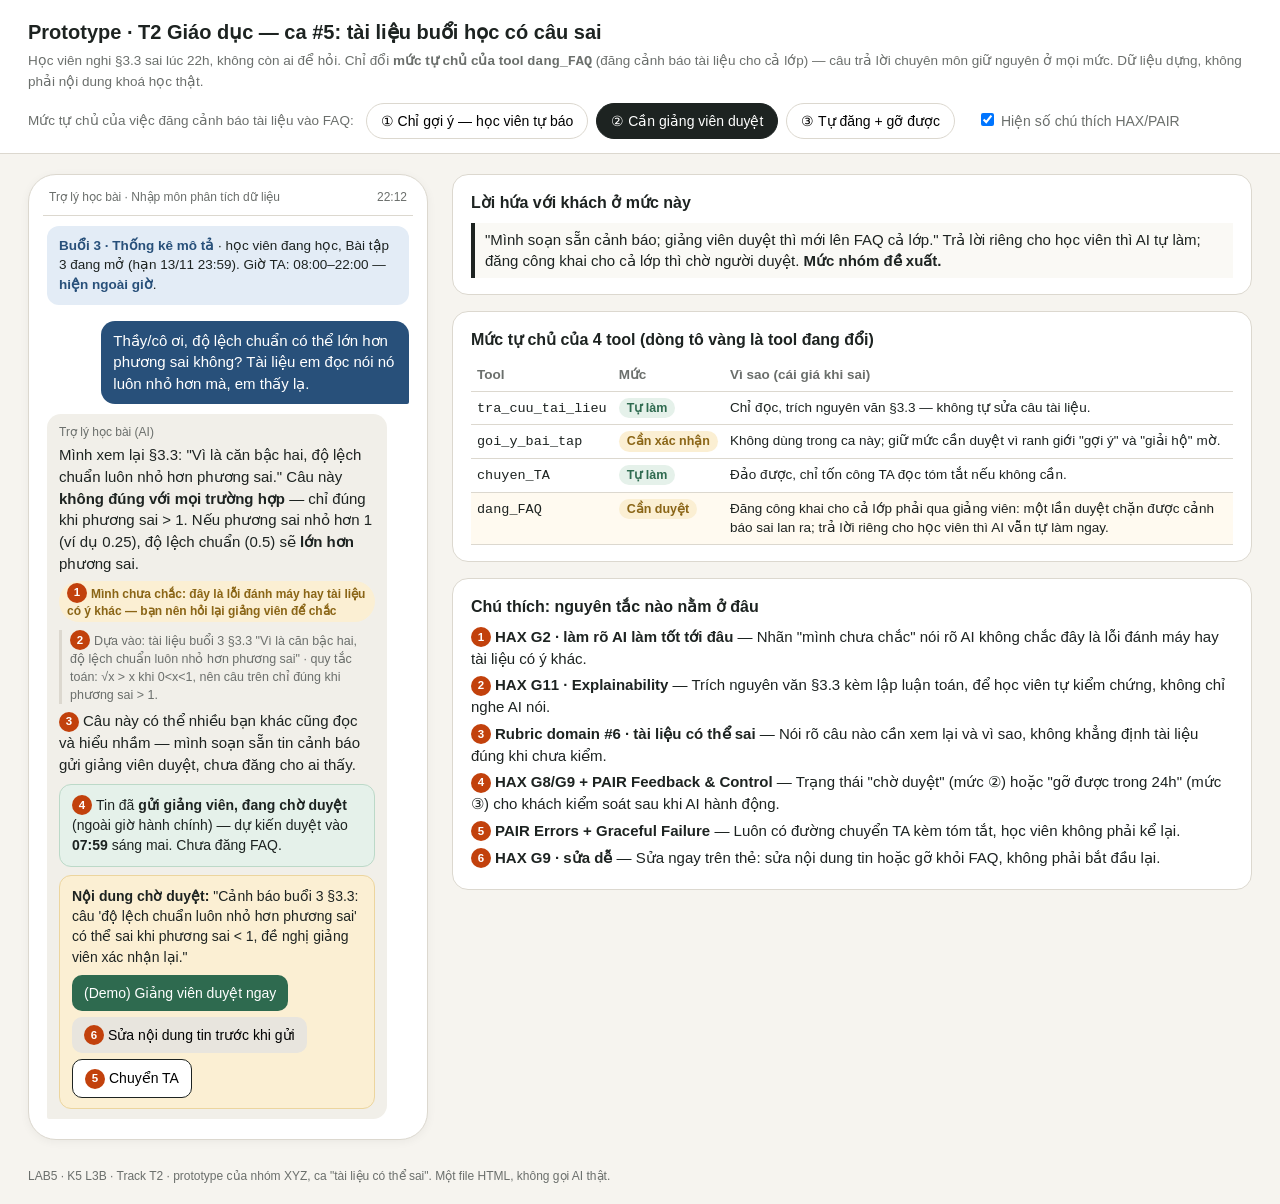
==== prototype/index.html @ 7172713c "Thêm prototype cho ca #5: tài liệu buổi 3 có câu sai (§3.3) Co-Authored-By: Claude Sonnet 5 <noreply" ====
<!doctype html>
<html lang="vi"><head><meta charset="utf-8"><meta name="viewport" content="width=device-width,initial-scale=1">
<title>Prototype T2 · Ca #5 · tài liệu có thể sai</title>
<style>
:root{--ink:#1d2321;--mut:#6b6f6c;--line:#dcd8cf;--bg:#f6f4ef;--card:#fff;--g:#2e6a4f;--gb:#e5f1ea;--a:#8a6516;--ab:#fbefd3;--r:#a33b2b;--rb:#f8e3df;--b:#28507a;--bb:#e3ecf6}
*{box-sizing:border-box}body{margin:0;font-family:"Be Vietnam Pro","Noto Sans","Segoe UI",Arial,sans-serif;color:var(--ink);background:var(--bg);font-size:15px;line-height:1.45}
header{padding:18px 28px 10px;border-bottom:1px solid var(--line);background:#fff}
h1{font-size:20px;margin:0 0 4px}.sub{color:var(--mut);font-size:13.5px}
.toggle{display:flex;gap:8px;margin:12px 0 4px;flex-wrap:wrap;align-items:center}
.toggle span{font-size:13.5px;color:var(--mut);margin-right:4px}
.toggle button{border:1.5px solid var(--line);background:#fff;border-radius:999px;padding:7px 14px;font:inherit;font-size:14px;cursor:pointer}
.toggle button.on{border-color:var(--ink);background:var(--ink);color:#fff}
main{display:grid;grid-template-columns:400px 1fr;gap:24px;padding:20px 28px 28px;max-width:1280px}
.phone{background:#fff;border:1px solid var(--line);border-radius:28px;padding:14px;box-shadow:0 2px 10px rgba(0,0,0,.05)}
.bar{display:flex;justify-content:space-between;font-size:12px;color:var(--mut);padding:0 6px 8px;border-bottom:1px solid var(--line)}
.ctx{margin:10px 4px;padding:10px 12px;border-radius:12px;background:var(--bb);font-size:13.5px}
.ctx b{color:var(--b)}
.chat{display:flex;flex-direction:column;gap:10px;padding:6px 4px;min-height:420px}
.me{align-self:flex-end;background:var(--b);color:#fff;padding:9px 12px;border-radius:14px 14px 2px 14px;max-width:85%}
.ai{align-self:flex-start;background:#f1efe9;padding:10px 12px;border-radius:14px 14px 14px 2px;max-width:94%}
.ai .who{font-size:12px;color:var(--mut);margin-bottom:3px}
.conf{display:inline-block;font-size:12px;padding:2px 8px;border-radius:999px;margin:6px 0 2px;background:var(--ab);color:var(--a);font-weight:600}
.ev{font-size:12.5px;color:var(--mut);border-left:3px solid var(--line);padding-left:8px;margin-top:6px}
.box{border-radius:12px;padding:10px 12px;margin-top:8px;font-size:14px}
.box.hold{background:var(--gb);border:1px solid #bcd9c8}.box.warn{background:var(--ab);border:1px solid #ecd59e}.box.done{background:var(--bb);border:1px solid #bcd0e6}.box.red{background:var(--rb);border:1px solid #e9bdb4}
.btns{display:flex;gap:6px;flex-wrap:wrap;margin-top:8px}
.btn{border:0;border-radius:10px;padding:8px 12px;font:inherit;font-size:14px;cursor:pointer;background:#e8e5de}
.btn.pri{background:var(--g);color:#fff}.btn.out{background:#fff;border:1.5px solid var(--ink)}.btn.danger{background:var(--r);color:#fff}
.timer{font-variant-numeric:tabular-nums;font-weight:700}
.n{display:inline-flex;align-items:center;justify-content:center;width:20px;height:20px;border-radius:50%;background:#c2410c;color:#fff;font-size:11.5px;font-weight:700;margin-right:4px;vertical-align:1px;flex:none}
.hide-n .n{display:none}
aside{display:flex;flex-direction:column;gap:16px}
.panel{background:#fff;border:1px solid var(--line);border-radius:16px;padding:16px 18px}
.panel h2{font-size:16px;margin:0 0 8px}
table{border-collapse:collapse;width:100%;font-size:13.5px}td,th{border-bottom:1px solid var(--line);padding:6px 6px;text-align:left;vertical-align:top}th{color:var(--mut);font-weight:600}
.pill{display:inline-block;padding:1px 8px;border-radius:999px;font-size:12.5px;font-weight:600;white-space:nowrap}
.p-auto{background:var(--gb);color:var(--g)}.p-ask{background:var(--ab);color:var(--a)}.p-no{background:var(--rb);color:var(--r)}.p-sug{background:#eceae4;color:#555}
.changed td{background:#fffaf0}
.ann li{margin-bottom:5px}.ann{padding-left:0;list-style:none;margin:0}
.promise{font-size:15px;border-left:4px solid var(--ink);padding:6px 10px;background:#faf9f5}
label{font-size:14px}
.foot{font-size:12px;color:var(--mut);padding:0 28px 20px}
</style></head>
<body>
<header>
 <h1>Prototype · T2 Giáo dục — ca #5: tài liệu buổi học có câu sai</h1>
 <div class="sub">Học viên nghi §3.3 sai lúc 22h, không còn ai để hỏi. Chỉ đổi <b>mức tự chủ của tool <code>dang_FAQ</code></b> (đăng cảnh báo tài liệu cho cả lớp) — câu trả lời chuyên môn giữ nguyên ở mọi mức. Dữ liệu dựng, không phải nội dung khoá học thật.</div>
 <div class="toggle"><span>Mức tự chủ của việc đăng cảnh báo tài liệu vào FAQ:</span>
  <button data-l="1">① Chỉ gợi ý — học viên tự báo</button>
  <button data-l="2" class="on">② Cần giảng viên duyệt</button>
  <button data-l="3">③ Tự đăng + gỡ được</button>
  <span style="margin-left:14px"><label><input type="checkbox" id="ann" checked> Hiện số chú thích HAX/PAIR</label></span>
 </div>
</header>
<main>
 <section class="phone" id="phone">
  <div class="bar"><span>Trợ lý học bài · Nhập môn phân tích dữ liệu</span><span>22:12</span></div>
  <div class="ctx"><b>Buổi 3 · Thống kê mô tả</b> · học viên đang học, Bài tập 3 đang mở (hạn 13/11 23:59). Giờ TA: 08:00–22:00 — <b>hiện ngoài giờ</b>.</div>
  <div class="chat" id="chat"></div>
 </section>
 <aside>
  <div class="panel"><h2>Lời hứa với khách ở mức này</h2><div class="promise" id="promise"></div></div>
  <div class="panel"><h2>Mức tự chủ của 4 tool (dòng tô vàng là tool đang đổi)</h2>
   <table><tr><th>Tool</th><th>Mức</th><th>Vì sao (cái giá khi sai)</th></tr><tbody id="tools"></tbody></table></div>
  <div class="panel"><h2>Chú thích: nguyên tắc nào nằm ở đâu</h2><ul class="ann" id="ann-list"></ul></div>
 </aside>
</main>
<div class="foot">LAB5 · K5 L3B · Track T2 · prototype của nhóm XYZ, ca "tài liệu có thể sai". Một file HTML, không gọi AI thật.</div>
<script>
const $=s=>document.querySelector(s);let L=2,state='start',t=null,sec=0;
const evid='<div class="ev"><span class="n">2</span>Dựa vào: tài liệu buổi 3 §3.3 "Vì là căn bậc hai, độ lệch chuẩn luôn nhỏ hơn phương sai" · quy tắc toán: √x &gt; x khi 0&lt;x&lt;1, nên câu trên chỉ đúng khi phương sai &gt; 1.</div>';
const conf='<span class="conf"><span class="n">1</span>Mình chưa chắc: đây là lỗi đánh máy hay tài liệu có ý khác — bạn nên hỏi lại giảng viên để chắc</span>';
const ansCore=`Mình xem lại §3.3: "Vì là căn bậc hai, độ lệch chuẩn luôn nhỏ hơn phương sai." Câu này <b>không đúng với mọi trường hợp</b> — chỉ đúng khi phương sai &gt; 1. Nếu phương sai nhỏ hơn 1 (ví dụ 0.25), độ lệch chuẩn (0.5) sẽ <b>lớn hơn</b> phương sai.${conf}${evid}`;
function me(x){return `<div class="me">${x}</div>`}
function ai(x){return `<div class="ai"><div class="who">Trợ lý học bài (AI)</div>${x}</div>`}
const esc=`<button class="btn out" onclick="go('staff')"><span class="n">5</span>Chuyển TA</button>`;
function render(){
 let h=me('Thầy/cô ơi, độ lệch chuẩn có thể lớn hơn phương sai không? Tài liệu em đọc nói nó luôn nhỏ hơn mà, em thấy lạ.');
 if(state=='staff'){h+=ai('Mình đã chuyển câu hỏi này cho TA, kèm tóm tắt: "học viên hỏi §3.3 có thể sai". Giờ TA: 08:00–22:00, hiện ngoài giờ — dự kiến TA trả lời <b>sáng mai</b>. Bạn không phải kể lại.');}
 else if(L==1){
  h+=ai(`${ansCore}<div style="margin-top:6px"><span class="n">3</span>Câu này có thể nhiều bạn khác cũng đọc và hiểu nhầm.</div>
  <div class="box warn">Mình <b>chỉ gợi ý</b>, chưa báo ai khác. Nếu muốn, bạn tự bấm báo lỗi cho giảng viên:</div>
  <div class="btns"><button class="btn pri">Báo lỗi tài liệu cho giảng viên (bạn tự gửi)</button>${esc}</div>
  <div class="box red" style="font-size:13px"><b>Rủi ro của mức này:</b> nếu học viên không bấm, các bạn khác đọc §3.3 vẫn tin câu sai — lỗi âm thầm không ai biết.</div>`);
 } else if(L==2){
  if(state=='done'){h+=ai(`<div class="box done">Giảng viên đã duyệt. Cảnh báo về §3.3 đã lên FAQ cả lớp lúc 08:05 sáng nay.</div>`);}
  else{
  h+=ai(`${ansCore}<div style="margin-top:6px"><span class="n">3</span>Câu này có thể nhiều bạn khác cũng đọc và hiểu nhầm — mình soạn sẵn tin cảnh báo gửi giảng viên duyệt, chưa đăng cho ai thấy.</div>
  <div class="box hold"><span class="n">4</span>Tin đã <b>gửi giảng viên, đang chờ duyệt</b> (ngoài giờ hành chính) — dự kiến duyệt vào <span class="timer" id="tm">08:00</span> sáng mai. Chưa đăng FAQ.</div>
  <div class="box warn"><b>Nội dung chờ duyệt:</b> "Cảnh báo buổi 3 §3.3: câu 'độ lệch chuẩn luôn nhỏ hơn phương sai' có thể sai khi phương sai &lt; 1, đề nghị giảng viên xác nhận lại."
  <div class="btns"><button class="btn pri" onclick="go('done')">(Demo) Giảng viên duyệt ngay</button><button class="btn" onclick="go('edit')"><span class="n">6</span>Sửa nội dung tin trước khi gửi</button>${esc}</div></div>`);}
 } else {
  if(state=='undone'){h+=ai('Đã gỡ khỏi FAQ: tin cảnh báo quay về trạng thái soạn, chưa đăng. Bạn muốn sửa lại nội dung hay chuyển TA?'+`<div class="btns">${esc}</div>`);}
  else{
  h+=ai(`${ansCore}<div style="margin-top:6px"><span class="n">3</span>Mình đã <b>tự đăng cảnh báo lên FAQ cả lớp</b> ngay lúc 22:12, không chờ giảng viên.</div>
  <div class="box done"><span class="n">4</span>Đã đăng. <b>Giảng viên gỡ được trong <span class="timer" id="tm">24:00</span></b> — sau đó khó thu hồi vì nhiều bạn đã đọc.
  <div class="btns"><button class="btn out" onclick="go('undone')">Gỡ khỏi FAQ</button><button class="btn" onclick="go('undone')"><span class="n">6</span>Nội dung đăng chưa chuẩn</button>${esc}</div></div>
  <div class="box red" style="font-size:13px"><b>Rủi ro của mức này:</b> nếu AI hiểu nhầm ý tài liệu (ví dụ §3.3 đúng trong ngữ cảnh riêng của bài giảng), cả lớp đã thấy một cảnh báo có thể sai trước khi giảng viên kịp xem — gỡ sau không cứu được người đã đọc.</div>`);}
 }
 $('#chat').innerHTML=h;
 const P={1:'"Mình cho bạn biết tài liệu có thể sai; bạn tự báo giảng viên." AI không đăng gì cho ai khác thấy. An toàn nhất, nhưng các bạn khác vẫn đang đọc câu sai trong lúc chờ.',
 2:'"Mình soạn sẵn cảnh báo; giảng viên duyệt thì mới lên FAQ cả lớp." Trả lời riêng cho học viên thì AI tự làm; đăng công khai cho cả lớp thì chờ người duyệt. <b>Mức nhóm đề xuất.</b>',
 3:'"Mình đăng cảnh báo lên FAQ ngay; giảng viên gỡ được nếu sai." Nhanh nhất cho cả lớp, nhưng AI tự khẳng định tài liệu sai thay giảng viên — chỉ đúng nếu AI đọc tài liệu không nhầm ý.'};
 $('#promise').innerHTML=P[L];
 const lv={1:['Gợi ý','p-sug','AI không đăng công khai; chỉ gợi ý học viên tự báo. Chậm nhưng không có rủi ro đăng nhầm.'],2:['Cần duyệt','p-ask','Đăng công khai cho cả lớp phải qua giảng viên: một lần duyệt chặn được cảnh báo sai lan ra; trả lời riêng cho học viên thì AI vẫn tự làm ngay.'],3:['Tự làm + gỡ được','p-auto','Chỉ hợp khi AI chắc chắn đọc đúng ý tài liệu; ở ca này tài liệu mơ hồ (lỗi đánh máy hay có ý khác?), nên là mức quá tay.']}[L];
 const T=[['tra_cuu_tai_lieu','Tự làm','p-auto','Chỉ đọc, trích nguyên văn §3.3 — không tự sửa câu tài liệu.'],['goi_y_bai_tap','Cần xác nhận','p-ask','Không dùng trong ca này; giữ mức cần duyệt vì ranh giới "gợi ý" và "giải hộ" mờ.'],['chuyen_TA','Tự làm','p-auto','Đảo được, chỉ tốn công TA đọc tóm tắt nếu không cần.'],['dang_FAQ',lv[0],lv[1],lv[2],1]];
 $('#tools').innerHTML=T.map(r=>`<tr class="${r[4]?'changed':''}"><td><code>${r[0]}</code></td><td><span class="pill ${r[2]}">${r[1]}</span></td><td>${r[3]}</td></tr>`).join('');
 const A=[['1','HAX G2 · làm rõ AI làm tốt tới đâu','Nhãn "mình chưa chắc" nói rõ AI không chắc đây là lỗi đánh máy hay tài liệu có ý khác.'],['2','HAX G11 · Explainability','Trích nguyên văn §3.3 kèm lập luận toán, để học viên tự kiểm chứng, không chỉ nghe AI nói.'],['3','Rubric domain #6 · tài liệu có thể sai','Nói rõ câu nào cần xem lại và vì sao, không khẳng định tài liệu đúng khi chưa kiểm.'],['4','HAX G8/G9 + PAIR Feedback & Control','Trạng thái "chờ duyệt" (mức ②) hoặc "gỡ được trong 24h" (mức ③) cho khách kiểm soát sau khi AI hành động.'],['5','PAIR Errors + Graceful Failure','Luôn có đường chuyển TA kèm tóm tắt, học viên không phải kể lại.'],['6','HAX G9 · sửa dễ','Sửa ngay trên thẻ: sửa nội dung tin hoặc gỡ khỏi FAQ, không phải bắt đầu lại.']];
 $('#ann-list').innerHTML=A.filter(a=>({1:['1','2','3','5'],2:['1','2','3','4','5','6'],3:['2','3','4','5','6']})[L].includes(a[0])).map(a=>`<li><span class="n">${a[0]}</span><b>${a[1]}</b> — ${a[2]}</li>`).join('')+(L==1?'<li style="color:#6b6f6c">Ở mức ① không có ④: AI không đăng gì, nên không có gì để chờ duyệt hay gỡ.</li>':L==3?'<li style="color:#6b6f6c">Ở mức ③ mất ①: AI không còn chỗ dừng lại hỏi trước khi đăng công khai — đó chính là chỗ mức này quá tay.</li>':'');
 clearInterval(t);const tm=$('#tm');if(tm){sec=L==2?28800:86400;t=setInterval(()=>{sec--;const hh=String(Math.floor(sec/3600)).padStart(2,'0'),mm=String(Math.floor(sec%3600/60)).padStart(2,'0');tm.textContent=hh+':'+mm;if(sec<=0)clearInterval(t)},1000)}
}
function go(s){state=s;render()}
document.querySelectorAll('.toggle button').forEach(b=>b.onclick=()=>{document.querySelectorAll('.toggle button').forEach(x=>x.classList.remove('on'));b.classList.add('on');L=+b.dataset.l;state='start';render()});
$('#ann').onchange=e=>document.body.classList.toggle('hide-n',!e.target.checked);
render();
</script></body></html>
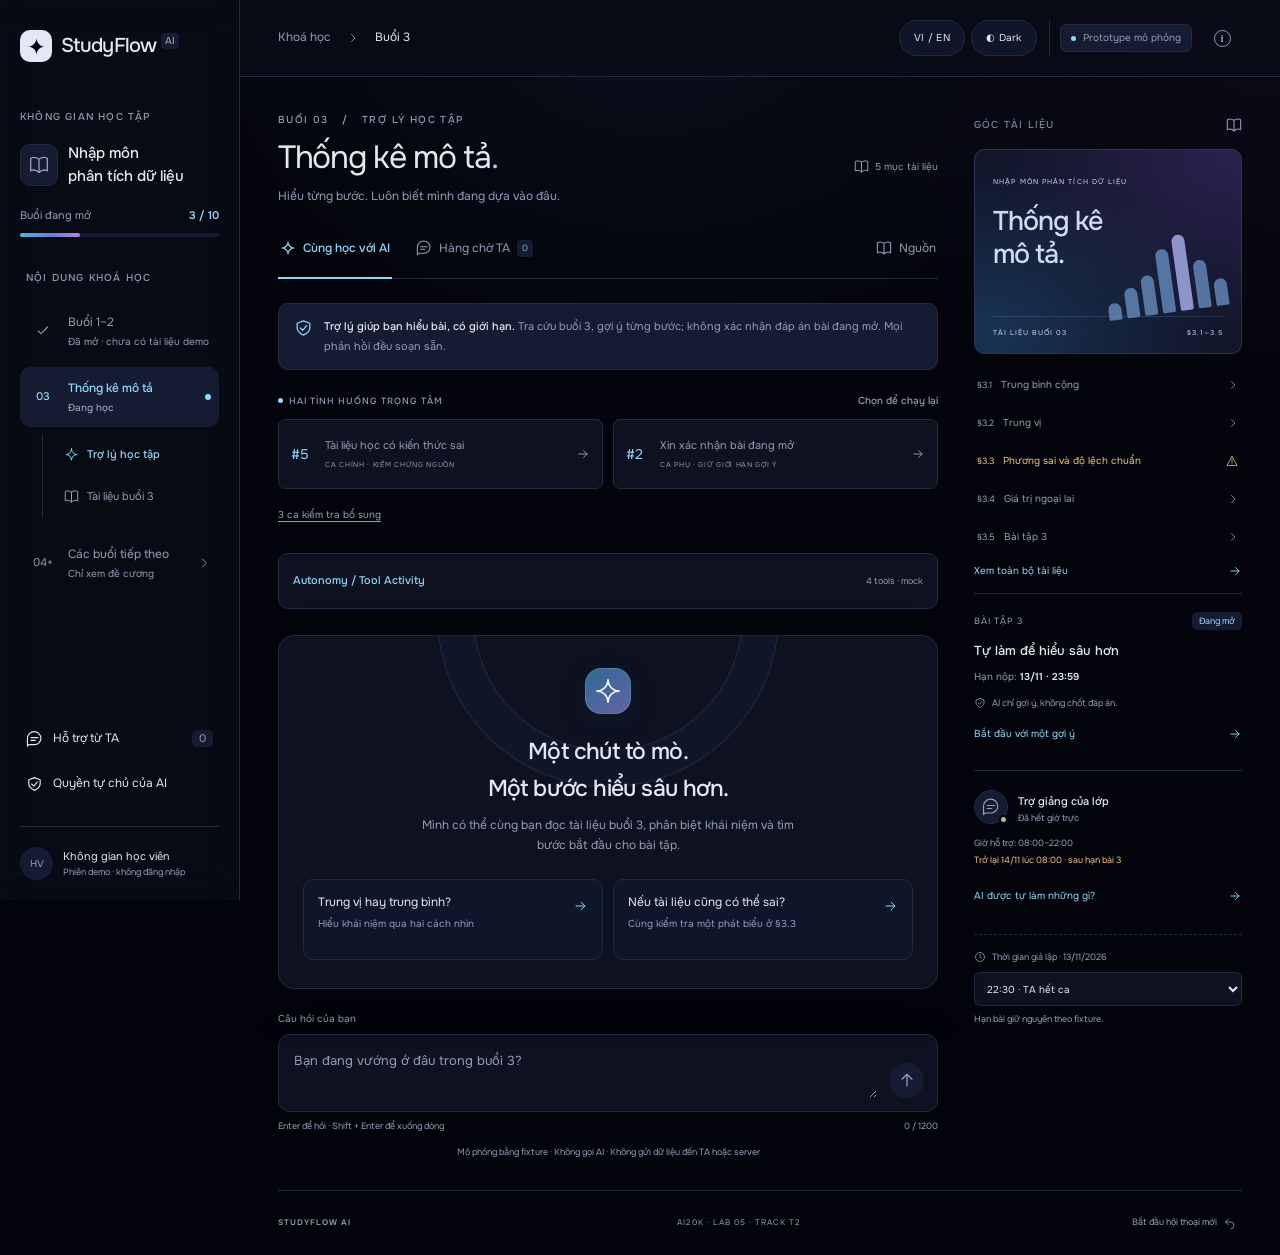
==== commit fb44fbc9: "feat: add StudyFlow T2 review snapshot and autonomy guard" ====
--- a/prototype/index.html
+++ b/prototype/index.html
@@ -1,116 +1,82 @@
 <!doctype html>
-<html lang="vi"><head><meta charset="utf-8"><meta name="viewport" content="width=device-width,initial-scale=1">
-<title>Prototype T2 · Ca #5 · tài liệu có thể sai</title>
-<style>
-:root{--ink:#1d2321;--mut:#6b6f6c;--line:#dcd8cf;--bg:#f6f4ef;--card:#fff;--g:#2e6a4f;--gb:#e5f1ea;--a:#8a6516;--ab:#fbefd3;--r:#a33b2b;--rb:#f8e3df;--b:#28507a;--bb:#e3ecf6}
-*{box-sizing:border-box}body{margin:0;font-family:"Be Vietnam Pro","Noto Sans","Segoe UI",Arial,sans-serif;color:var(--ink);background:var(--bg);font-size:15px;line-height:1.45}
-header{padding:18px 28px 10px;border-bottom:1px solid var(--line);background:#fff}
-h1{font-size:20px;margin:0 0 4px}.sub{color:var(--mut);font-size:13.5px}
-.toggle{display:flex;gap:8px;margin:12px 0 4px;flex-wrap:wrap;align-items:center}
-.toggle span{font-size:13.5px;color:var(--mut);margin-right:4px}
-.toggle button{border:1.5px solid var(--line);background:#fff;border-radius:999px;padding:7px 14px;font:inherit;font-size:14px;cursor:pointer}
-.toggle button.on{border-color:var(--ink);background:var(--ink);color:#fff}
-main{display:grid;grid-template-columns:400px 1fr;gap:24px;padding:20px 28px 28px;max-width:1280px}
-.phone{background:#fff;border:1px solid var(--line);border-radius:28px;padding:14px;box-shadow:0 2px 10px rgba(0,0,0,.05)}
-.bar{display:flex;justify-content:space-between;font-size:12px;color:var(--mut);padding:0 6px 8px;border-bottom:1px solid var(--line)}
-.ctx{margin:10px 4px;padding:10px 12px;border-radius:12px;background:var(--bb);font-size:13.5px}
-.ctx b{color:var(--b)}
-.chat{display:flex;flex-direction:column;gap:10px;padding:6px 4px;min-height:420px}
-.me{align-self:flex-end;background:var(--b);color:#fff;padding:9px 12px;border-radius:14px 14px 2px 14px;max-width:85%}
-.ai{align-self:flex-start;background:#f1efe9;padding:10px 12px;border-radius:14px 14px 14px 2px;max-width:94%}
-.ai .who{font-size:12px;color:var(--mut);margin-bottom:3px}
-.conf{display:inline-block;font-size:12px;padding:2px 8px;border-radius:999px;margin:6px 0 2px;background:var(--ab);color:var(--a);font-weight:600}
-.ev{font-size:12.5px;color:var(--mut);border-left:3px solid var(--line);padding-left:8px;margin-top:6px}
-.box{border-radius:12px;padding:10px 12px;margin-top:8px;font-size:14px}
-.box.hold{background:var(--gb);border:1px solid #bcd9c8}.box.warn{background:var(--ab);border:1px solid #ecd59e}.box.done{background:var(--bb);border:1px solid #bcd0e6}.box.red{background:var(--rb);border:1px solid #e9bdb4}
-.btns{display:flex;gap:6px;flex-wrap:wrap;margin-top:8px}
-.btn{border:0;border-radius:10px;padding:8px 12px;font:inherit;font-size:14px;cursor:pointer;background:#e8e5de}
-.btn.pri{background:var(--g);color:#fff}.btn.out{background:#fff;border:1.5px solid var(--ink)}.btn.danger{background:var(--r);color:#fff}
-.timer{font-variant-numeric:tabular-nums;font-weight:700}
-.n{display:inline-flex;align-items:center;justify-content:center;width:20px;height:20px;border-radius:50%;background:#c2410c;color:#fff;font-size:11.5px;font-weight:700;margin-right:4px;vertical-align:1px;flex:none}
-.hide-n .n{display:none}
-aside{display:flex;flex-direction:column;gap:16px}
-.panel{background:#fff;border:1px solid var(--line);border-radius:16px;padding:16px 18px}
-.panel h2{font-size:16px;margin:0 0 8px}
-table{border-collapse:collapse;width:100%;font-size:13.5px}td,th{border-bottom:1px solid var(--line);padding:6px 6px;text-align:left;vertical-align:top}th{color:var(--mut);font-weight:600}
-.pill{display:inline-block;padding:1px 8px;border-radius:999px;font-size:12.5px;font-weight:600;white-space:nowrap}
-.p-auto{background:var(--gb);color:var(--g)}.p-ask{background:var(--ab);color:var(--a)}.p-no{background:var(--rb);color:var(--r)}.p-sug{background:#eceae4;color:#555}
-.changed td{background:#fffaf0}
-.ann li{margin-bottom:5px}.ann{padding-left:0;list-style:none;margin:0}
-.promise{font-size:15px;border-left:4px solid var(--ink);padding:6px 10px;background:#faf9f5}
-label{font-size:14px}
-.foot{font-size:12px;color:var(--mut);padding:0 28px 20px}
-</style></head>
+<html lang="vi" data-type="software" data-theme="dark">
+<head>
+  <meta charset="utf-8"><meta name="viewport" content="width=device-width, initial-scale=1">
+  <meta name="description" content="StudyFlow AI — prototype trợ lý học tập có nguồn, gợi ý có giới hạn và quyền kiểm soát cho học viên.">
+  <meta name="theme-color" content="#f5f7f5"><meta name="page-type" content="software"><meta name="site-kind" content="software">
+  <title>Buổi 3 · StudyFlow AI</title>
+  <script>try{document.documentElement.dataset.theme=localStorage.getItem('studyflow-theme')==='light'?'light':'dark';document.documentElement.lang=localStorage.getItem('studyflow-language')==='en'?'en':'vi';}catch{}</script>
+  <link rel="icon" href="assets/mark.svg" type="image/svg+xml"><link rel="stylesheet" href="styles.css"><link rel="stylesheet" href="themes.css">
+  <script src="engine.js" defer></script><script src="locale.js" defer></script><script src="autonomy.js" defer></script><script src="autonomy-ui.js" defer></script><script src="app.js" defer></script>
+</head>
 <body>
-<header>
- <h1>Prototype · T2 Giáo dục — ca #5: tài liệu buổi học có câu sai</h1>
- <div class="sub">Học viên nghi §3.3 sai lúc 22h, không còn ai để hỏi. Chỉ đổi <b>mức tự chủ của tool <code>dang_FAQ</code></b> (đăng cảnh báo tài liệu cho cả lớp) — câu trả lời chuyên môn giữ nguyên ở mọi mức. Dữ liệu dựng, không phải nội dung khoá học thật.</div>
- <div class="toggle"><span>Mức tự chủ của việc đăng cảnh báo tài liệu vào FAQ:</span>
-  <button data-l="1">① Chỉ gợi ý — học viên tự báo</button>
-  <button data-l="2" class="on">② Cần giảng viên duyệt</button>
-  <button data-l="3">③ Tự đăng + gỡ được</button>
-  <span style="margin-left:14px"><label><input type="checkbox" id="ann" checked> Hiện số chú thích HAX/PAIR</label></span>
- </div>
-</header>
-<main>
- <section class="phone" id="phone">
-  <div class="bar"><span>Trợ lý học bài · Nhập môn phân tích dữ liệu</span><span>22:12</span></div>
-  <div class="ctx"><b>Buổi 3 · Thống kê mô tả</b> · học viên đang học, Bài tập 3 đang mở (hạn 13/11 23:59). Giờ TA: 08:00–22:00 — <b>hiện ngoài giờ</b>.</div>
-  <div class="chat" id="chat"></div>
- </section>
- <aside>
-  <div class="panel"><h2>Lời hứa với khách ở mức này</h2><div class="promise" id="promise"></div></div>
-  <div class="panel"><h2>Mức tự chủ của 4 tool (dòng tô vàng là tool đang đổi)</h2>
-   <table><tr><th>Tool</th><th>Mức</th><th>Vì sao (cái giá khi sai)</th></tr><tbody id="tools"></tbody></table></div>
-  <div class="panel"><h2>Chú thích: nguyên tắc nào nằm ở đâu</h2><ul class="ann" id="ann-list"></ul></div>
- </aside>
-</main>
-<div class="foot">LAB5 · K5 L3B · Track T2 · prototype của nhóm XYZ, ca "tài liệu có thể sai". Một file HTML, không gọi AI thật.</div>
-<script>
-const $=s=>document.querySelector(s);let L=2,state='start',t=null,sec=0;
-const evid='<div class="ev"><span class="n">2</span>Dựa vào: tài liệu buổi 3 §3.3 "Vì là căn bậc hai, độ lệch chuẩn luôn nhỏ hơn phương sai" · quy tắc toán: √x &gt; x khi 0&lt;x&lt;1, nên câu trên chỉ đúng khi phương sai &gt; 1.</div>';
-const conf='<span class="conf"><span class="n">1</span>Mình chưa chắc: đây là lỗi đánh máy hay tài liệu có ý khác — bạn nên hỏi lại giảng viên để chắc</span>';
-const ansCore=`Mình xem lại §3.3: "Vì là căn bậc hai, độ lệch chuẩn luôn nhỏ hơn phương sai." Câu này <b>không đúng với mọi trường hợp</b> — chỉ đúng khi phương sai &gt; 1. Nếu phương sai nhỏ hơn 1 (ví dụ 0.25), độ lệch chuẩn (0.5) sẽ <b>lớn hơn</b> phương sai.${conf}${evid}`;
-function me(x){return `<div class="me">${x}</div>`}
-function ai(x){return `<div class="ai"><div class="who">Trợ lý học bài (AI)</div>${x}</div>`}
-const esc=`<button class="btn out" onclick="go('staff')"><span class="n">5</span>Chuyển TA</button>`;
-function render(){
- let h=me('Thầy/cô ơi, độ lệch chuẩn có thể lớn hơn phương sai không? Tài liệu em đọc nói nó luôn nhỏ hơn mà, em thấy lạ.');
- if(state=='staff'){h+=ai('Mình đã chuyển câu hỏi này cho TA, kèm tóm tắt: "học viên hỏi §3.3 có thể sai". Giờ TA: 08:00–22:00, hiện ngoài giờ — dự kiến TA trả lời <b>sáng mai</b>. Bạn không phải kể lại.');}
- else if(L==1){
-  h+=ai(`${ansCore}<div style="margin-top:6px"><span class="n">3</span>Câu này có thể nhiều bạn khác cũng đọc và hiểu nhầm.</div>
-  <div class="box warn">Mình <b>chỉ gợi ý</b>, chưa báo ai khác. Nếu muốn, bạn tự bấm báo lỗi cho giảng viên:</div>
-  <div class="btns"><button class="btn pri">Báo lỗi tài liệu cho giảng viên (bạn tự gửi)</button>${esc}</div>
-  <div class="box red" style="font-size:13px"><b>Rủi ro của mức này:</b> nếu học viên không bấm, các bạn khác đọc §3.3 vẫn tin câu sai — lỗi âm thầm không ai biết.</div>`);
- } else if(L==2){
-  if(state=='done'){h+=ai(`<div class="box done">Giảng viên đã duyệt. Cảnh báo về §3.3 đã lên FAQ cả lớp lúc 08:05 sáng nay.</div>`);}
-  else{
-  h+=ai(`${ansCore}<div style="margin-top:6px"><span class="n">3</span>Câu này có thể nhiều bạn khác cũng đọc và hiểu nhầm — mình soạn sẵn tin cảnh báo gửi giảng viên duyệt, chưa đăng cho ai thấy.</div>
-  <div class="box hold"><span class="n">4</span>Tin đã <b>gửi giảng viên, đang chờ duyệt</b> (ngoài giờ hành chính) — dự kiến duyệt vào <span class="timer" id="tm">08:00</span> sáng mai. Chưa đăng FAQ.</div>
-  <div class="box warn"><b>Nội dung chờ duyệt:</b> "Cảnh báo buổi 3 §3.3: câu 'độ lệch chuẩn luôn nhỏ hơn phương sai' có thể sai khi phương sai &lt; 1, đề nghị giảng viên xác nhận lại."
-  <div class="btns"><button class="btn pri" onclick="go('done')">(Demo) Giảng viên duyệt ngay</button><button class="btn" onclick="go('edit')"><span class="n">6</span>Sửa nội dung tin trước khi gửi</button>${esc}</div></div>`);}
- } else {
-  if(state=='undone'){h+=ai('Đã gỡ khỏi FAQ: tin cảnh báo quay về trạng thái soạn, chưa đăng. Bạn muốn sửa lại nội dung hay chuyển TA?'+`<div class="btns">${esc}</div>`);}
-  else{
-  h+=ai(`${ansCore}<div style="margin-top:6px"><span class="n">3</span>Mình đã <b>tự đăng cảnh báo lên FAQ cả lớp</b> ngay lúc 22:12, không chờ giảng viên.</div>
-  <div class="box done"><span class="n">4</span>Đã đăng. <b>Giảng viên gỡ được trong <span class="timer" id="tm">24:00</span></b> — sau đó khó thu hồi vì nhiều bạn đã đọc.
-  <div class="btns"><button class="btn out" onclick="go('undone')">Gỡ khỏi FAQ</button><button class="btn" onclick="go('undone')"><span class="n">6</span>Nội dung đăng chưa chuẩn</button>${esc}</div></div>
-  <div class="box red" style="font-size:13px"><b>Rủi ro của mức này:</b> nếu AI hiểu nhầm ý tài liệu (ví dụ §3.3 đúng trong ngữ cảnh riêng của bài giảng), cả lớp đã thấy một cảnh báo có thể sai trước khi giảng viên kịp xem — gỡ sau không cứu được người đã đọc.</div>`);}
- }
- $('#chat').innerHTML=h;
- const P={1:'"Mình cho bạn biết tài liệu có thể sai; bạn tự báo giảng viên." AI không đăng gì cho ai khác thấy. An toàn nhất, nhưng các bạn khác vẫn đang đọc câu sai trong lúc chờ.',
- 2:'"Mình soạn sẵn cảnh báo; giảng viên duyệt thì mới lên FAQ cả lớp." Trả lời riêng cho học viên thì AI tự làm; đăng công khai cho cả lớp thì chờ người duyệt. <b>Mức nhóm đề xuất.</b>',
- 3:'"Mình đăng cảnh báo lên FAQ ngay; giảng viên gỡ được nếu sai." Nhanh nhất cho cả lớp, nhưng AI tự khẳng định tài liệu sai thay giảng viên — chỉ đúng nếu AI đọc tài liệu không nhầm ý.'};
- $('#promise').innerHTML=P[L];
- const lv={1:['Gợi ý','p-sug','AI không đăng công khai; chỉ gợi ý học viên tự báo. Chậm nhưng không có rủi ro đăng nhầm.'],2:['Cần duyệt','p-ask','Đăng công khai cho cả lớp phải qua giảng viên: một lần duyệt chặn được cảnh báo sai lan ra; trả lời riêng cho học viên thì AI vẫn tự làm ngay.'],3:['Tự làm + gỡ được','p-auto','Chỉ hợp khi AI chắc chắn đọc đúng ý tài liệu; ở ca này tài liệu mơ hồ (lỗi đánh máy hay có ý khác?), nên là mức quá tay.']}[L];
- const T=[['tra_cuu_tai_lieu','Tự làm','p-auto','Chỉ đọc, trích nguyên văn §3.3 — không tự sửa câu tài liệu.'],['goi_y_bai_tap','Cần xác nhận','p-ask','Không dùng trong ca này; giữ mức cần duyệt vì ranh giới "gợi ý" và "giải hộ" mờ.'],['chuyen_TA','Tự làm','p-auto','Đảo được, chỉ tốn công TA đọc tóm tắt nếu không cần.'],['dang_FAQ',lv[0],lv[1],lv[2],1]];
- $('#tools').innerHTML=T.map(r=>`<tr class="${r[4]?'changed':''}"><td><code>${r[0]}</code></td><td><span class="pill ${r[2]}">${r[1]}</span></td><td>${r[3]}</td></tr>`).join('');
- const A=[['1','HAX G2 · làm rõ AI làm tốt tới đâu','Nhãn "mình chưa chắc" nói rõ AI không chắc đây là lỗi đánh máy hay tài liệu có ý khác.'],['2','HAX G11 · Explainability','Trích nguyên văn §3.3 kèm lập luận toán, để học viên tự kiểm chứng, không chỉ nghe AI nói.'],['3','Rubric domain #6 · tài liệu có thể sai','Nói rõ câu nào cần xem lại và vì sao, không khẳng định tài liệu đúng khi chưa kiểm.'],['4','HAX G8/G9 + PAIR Feedback & Control','Trạng thái "chờ duyệt" (mức ②) hoặc "gỡ được trong 24h" (mức ③) cho khách kiểm soát sau khi AI hành động.'],['5','PAIR Errors + Graceful Failure','Luôn có đường chuyển TA kèm tóm tắt, học viên không phải kể lại.'],['6','HAX G9 · sửa dễ','Sửa ngay trên thẻ: sửa nội dung tin hoặc gỡ khỏi FAQ, không phải bắt đầu lại.']];
- $('#ann-list').innerHTML=A.filter(a=>({1:['1','2','3','5'],2:['1','2','3','4','5','6'],3:['2','3','4','5','6']})[L].includes(a[0])).map(a=>`<li><span class="n">${a[0]}</span><b>${a[1]}</b> — ${a[2]}</li>`).join('')+(L==1?'<li style="color:#6b6f6c">Ở mức ① không có ④: AI không đăng gì, nên không có gì để chờ duyệt hay gỡ.</li>':L==3?'<li style="color:#6b6f6c">Ở mức ③ mất ①: AI không còn chỗ dừng lại hỏi trước khi đăng công khai — đó chính là chỗ mức này quá tay.</li>':'');
- clearInterval(t);const tm=$('#tm');if(tm){sec=L==2?28800:86400;t=setInterval(()=>{sec--;const hh=String(Math.floor(sec/3600)).padStart(2,'0'),mm=String(Math.floor(sec%3600/60)).padStart(2,'0');tm.textContent=hh+':'+mm;if(sec<=0)clearInterval(t)},1000)}
-}
-function go(s){state=s;render()}
-document.querySelectorAll('.toggle button').forEach(b=>b.onclick=()=>{document.querySelectorAll('.toggle button').forEach(x=>x.classList.remove('on'));b.classList.add('on');L=+b.dataset.l;state='start';render()});
-$('#ann').onchange=e=>document.body.classList.toggle('hide-n',!e.target.checked);
-render();
-</script></body></html>
+  <a class="skip-link" href="#main">Đến nội dung học tập</a>
+  <svg class="icon-defs" aria-hidden="true" xmlns="http://www.w3.org/2000/svg"><defs>
+    <symbol id="i-spark" viewBox="0 0 24 24"><path d="M12 3c0 5-4 9-9 9 5 0 9 4 9 9 0-5 4-9 9-9-5 0-9-4-9-9Z"/></symbol>
+    <symbol id="i-book" viewBox="0 0 24 24"><path d="M12 5v16M12 5C8 2 4 3 2 4v15c4-2 7-1 10 2 3-3 6-4 10-2V4c-2-1-6-2-10 1Z"/></symbol>
+    <symbol id="i-arrow" viewBox="0 0 24 24"><path d="M5 12h14m-6-6 6 6-6 6"/></symbol>
+    <symbol id="i-send" viewBox="0 0 24 24"><path d="m12 19 0-14m-6 6 6-6 6 6"/></symbol>
+    <symbol id="i-shield" viewBox="0 0 24 24"><path d="m12 3 8 3v6c0 5-8 9-8 9s-8-4-8-9V6l8-3Z"/><path d="m8 12 3 3 5-6"/></symbol>
+    <symbol id="i-clock" viewBox="0 0 24 24"><circle cx="12" cy="12" r="9"/><path d="M12 7v5l3 2"/></symbol>
+    <symbol id="i-check" viewBox="0 0 24 24"><path d="m5 12 4 4 10-10"/></symbol>
+    <symbol id="i-chevron" viewBox="0 0 24 24"><path d="m9 5 7 7-7 7"/></symbol>
+    <symbol id="i-edit" viewBox="0 0 24 24"><path d="m14 5 5 5M4 20l5-1L21 7l-5-5L4 14v6Z"/></symbol>
+    <symbol id="i-alert" viewBox="0 0 24 24"><path d="m12 3 10 18H2L12 3Z"/><path d="M12 9v5m0 3v1"/></symbol>
+    <symbol id="i-close" viewBox="0 0 24 24"><path d="m6 6 12 12M6 18 18 6"/></symbol>
+    <symbol id="i-menu" viewBox="0 0 24 24"><path d="M4 6h16M4 12h16M4 18h16"/></symbol>
+    <symbol id="i-chat" viewBox="0 0 24 24"><path d="M21 11a9 9 0 0 1-9 9H4l-2 2V11a9 9 0 0 1 19 0Z"/><path d="M7 10h10M7 14h6"/></symbol>
+    <symbol id="i-undo" viewBox="0 0 24 24"><path d="m9 4-6 6 6 6M3 10h10a7 7 0 0 1 0 14"/></symbol>
+  </defs></svg>
+  <div class="app-shell">
+    <aside class="sidebar" id="sidebar" aria-label="Điều hướng khoá học">
+      <div class="sidebar-head"><a class="brand" href="landing.html"><span class="brand-mark"><svg><use href="#i-spark"/></svg></span>StudyFlow <span class="ai-label">AI</span></a><button class="icon-button mobile-only" data-action="close-menu" aria-label="Đóng điều hướng"><svg><use href="#i-close"/></svg></button></div>
+      <div class="workspace-label">KHÔNG GIAN HỌC TẬP</div>
+      <div class="course-name"><span class="course-icon"><svg><use href="#i-book"/></svg></span><div>Nhập môn<br>phân tích dữ liệu</div></div>
+      <div class="course-progress"><span>Buổi đang mở</span><strong>3 / 10</strong></div><div class="progress-track"><span></span></div>
+      <nav class="course-nav" aria-label="Buổi học">
+        <p class="nav-caption">NỘI DUNG KHOÁ HỌC</p>
+        <div class="lesson muted-lesson"><span class="lesson-number"><svg><use href="#i-check"/></svg></span><span>Buổi 1–2<small>Đã mở · chưa có tài liệu demo</small></span></div>
+        <button class="lesson active" data-action="study"><span class="lesson-number">03</span><span>Thống kê mô tả<small>Đang học</small></span><span class="active-dot"></span></button>
+        <div class="subnav"><button class="selected" data-action="study"><svg><use href="#i-spark"/></svg>Trợ lý học tập</button><button data-action="sources"><svg><use href="#i-book"/></svg>Tài liệu buổi 3</button></div>
+        <button class="lesson later" data-action="outline"><span class="lesson-number">04+</span><span>Các buổi tiếp theo<small>Chỉ xem đề cương</small></span><svg><use href="#i-chevron"/></svg></button>
+      </nav>
+      <div class="sidebar-bottom"><button data-action="queue" class="queue-nav"><svg><use href="#i-chat"/></svg>Hỗ trợ từ TA<span class="queue-count" id="queue-count">0</span></button><button data-action="policy" class="policy-nav"><svg><use href="#i-shield"/></svg>Quyền tự chủ của AI</button><div class="student"><span class="avatar">HV</span><div>Không gian học viên<small>Phiên demo · không đăng nhập</small></div></div></div>
+    </aside>
+    <div class="menu-scrim" id="menu-scrim" hidden></div>
+    <div class="workspace">
+      <header class="topbar"><div class="breadcrumbs"><button class="icon-button mobile-only" data-action="menu" aria-label="Mở điều hướng" aria-expanded="false"><svg><use href="#i-menu"/></svg></button><span>Khoá học</span><svg><use href="#i-chevron"/></svg><span>Buổi 3</span></div><div class="topbar-right"><div class="preferences" role="group" aria-label="Ngôn ngữ và giao diện"><button type="button" class="preference-button" id="language-toggle" aria-label="Switch to English">VI / EN</button><button type="button" class="preference-button" id="theme-toggle" aria-label="Switch to light theme" aria-pressed="true">Dark</button></div><span class="mock-badge"><span></span>Prototype mô phỏng</span><button class="icon-button" data-action="annotations" aria-label="Bật chú thích HAX và PAIR" aria-pressed="false"><span class="annotation-icon">i</span></button></div></header>
+      <div class="content-grid">
+        <main id="main" tabindex="-1">
+          <div class="page-heading"><div><p class="eyebrow">BUỔI 03 <span>/</span> TRỢ LÝ HỌC TẬP</p><h1>Thống kê mô tả<span class="heading-dot">.</span></h1><p class="heading-subtitle">Hiểu từng bước. Luôn biết mình đang dựa vào đâu.</p></div><span class="session-tag"><svg><use href="#i-book"/></svg>5 mục tài liệu</span></div>
+          <div class="session-tabs" role="group" aria-label="Chế độ học"><button class="tab active" data-action="study" id="study-tab"><svg><use href="#i-spark"/></svg>Cùng học với AI</button><button class="tab" data-action="queue" id="queue-tab"><svg><use href="#i-chat"/></svg>Hàng chờ TA<span id="tab-count">0</span></button><button class="tab source-tab" data-action="sources"><svg><use href="#i-book"/></svg>Nguồn</button></div>
+          <section id="study-view" aria-label="Trợ lý học tập">
+            <div class="capability-note"><svg><use href="#i-shield"/></svg><p><strong>Trợ lý giúp bạn hiểu bài, có giới hạn.</strong> Tra cứu buổi 3, gợi ý từng bước; không xác nhận đáp án bài đang mở. Mọi phản hồi đều soạn sẵn.</p></div>
+            <div class="demo-switcher"><div class="demo-label"><span class="tiny-dot"></span>HAI TÌNH HUỐNG TRỌNG TÂM<span>Chọn để chạy lại</span></div><div class="scenario-list" id="scenario-list"></div><details class="extra-scenarios"><summary>3 ca kiểm tra bổ sung</summary><div id="extra-scenarios"></div></details></div>
+            <details class="autonomy-panel" id="autonomy-panel"><summary>Autonomy / Tool Activity <span>4 tools · mock</span></summary><div id="autonomy-content"></div></details>
+            <div class="conversation" id="conversation" role="log" aria-label="Hội thoại học tập" aria-live="polite"></div>
+            <div class="composer-area"><div class="edit-banner" id="edit-banner" hidden><svg><use href="#i-edit"/></svg>Đang sửa câu hỏi · câu trả lời tiếp theo sẽ theo ý mới<button data-action="cancel-edit">Huỷ sửa</button></div><form id="question-form"><label for="question">Câu hỏi của bạn</label><div class="composer"><textarea id="question" name="question" rows="2" maxlength="1200" placeholder="Bạn đang vướng ở đâu trong buổi 3?" aria-describedby="composer-hint form-error"></textarea><button type="submit" id="send-button" class="send-button" aria-label="Gửi câu hỏi mô phỏng" disabled><svg><use href="#i-send"/></svg></button></div><div class="composer-footer"><span id="composer-hint">Enter để hỏi · Shift + Enter để xuống dòng</span><span id="char-count">0 / 1200</span></div><p class="form-error" id="form-error" role="alert" hidden></p></form><p class="simulation-disclaimer">Mô phỏng bằng fixture · Không gọi AI · Không gửi dữ liệu đến TA hoặc server</p></div>
+          </section>
+          <section id="queue-view" hidden aria-labelledby="queue-heading"><div class="queue-heading"><div><p class="eyebrow">HUMAN IN THE LOOP</p><h2 id="queue-heading">Hàng chờ TA</h2></div><span class="mock-badge">Chỉ trong trình duyệt</span></div><div class="queue-notice"><svg><use href="#i-clock"/></svg><div><strong id="queue-ta-label"></strong><p id="queue-ta-detail"></p></div></div><div id="queue-list"></div></section>
+          <details class="annotation-legend" id="annotation-legend" hidden>
+            <summary>Chú thích của A · scenario #5 · HAX / PAIR</summary>
+            <div>
+              <p><b>① · HAX G2</b> Phản ví dụ toán học kiểm chứng được; chỉ nguyên nhân tài liệu viết sai là chưa rõ.</p>
+              <p><b>② · HAX G11 / Explainability</b> Nguyên văn §3.3, phản ví dụ 0,25 → 0,5 và nguồn mở được để tự kiểm tra.</p>
+              <p><b>③ · Rubric domain #6</b> Chỉ rõ câu cần xem lại và lý do; không mặc định tài liệu đúng.</p>
+              <p><b>⑤ · PAIR Errors + Graceful Failure</b> Đường nhờ TA có tóm tắt soạn sẵn, không bắt kể lại, không tuyên bố gửi thật.</p>
+              <p><b>④ · Xác nhận trước thao tác</b> Chỉ hiện tại modal duyệt yêu cầu TA. Chưa xác nhận thì chưa có hàng chờ.</p>
+              <p class="annotation-history">Vì sao mức ① của bản thử trước không có ④? Mức đó chỉ gợi ý học viên tự báo, không có bước AI đăng, chờ duyệt hoặc gỡ FAQ để đánh dấu. Bản này bỏ toggle tự đăng FAQ; ④ đánh dấu bước học viên xác nhận hàng chờ TA mô phỏng theo chính sách provisional, không phải phê duyệt FAQ.</p>
+              <p><b>⑥ · G9 / Recovery</b> Sửa ý, báo sai cục bộ và rút lượt; phản hồi sau thay đổi theo câu hỏi đã sửa.</p>
+              <p><b>⑦ · G10 / Graceful Failure</b> Ca thiếu nguồn nêu dữ liệu hiện có, hỏi lại thay vì đoán.</p>
+            </div>
+          </details>
+        </main>
+        <aside class="context-panel" aria-label="Tài liệu và ngữ cảnh"><div class="context-title"><span>GÓC TÀI LIỆU</span><svg><use href="#i-book"/></svg></div><div class="resource-cover"><span class="cover-kicker">NHẬP MÔN PHÂN TÍCH DỮ LIỆU</span><span class="cover-title">Thống kê<br>mô tả.</span><div class="cover-chart" aria-hidden="true"><i></i><i></i><i></i><i></i><i></i><i></i><i></i></div><div class="cover-bottom"><span>TÀI LIỆU BUỔI 03</span><span>§3.1—3.5</span></div></div><div class="resource-items" id="resource-items"></div><button class="text-button all-sources" data-action="sources">Xem toàn bộ tài liệu<svg><use href="#i-arrow"/></svg></button><div class="assignment-card"><div class="assignment-top"><span>BÀI TẬP 3</span><span class="status-pill">Đang mở</span></div><h3>Tự làm để hiểu sâu hơn</h3><p>Hạn nộp: <strong>13/11 · 23:59</strong></p><div class="assignment-rule"><svg><use href="#i-shield"/></svg>AI chỉ gợi ý, không chốt đáp án.</div><button class="text-button" data-action="exercise">Bắt đầu với một gợi ý<svg><use href="#i-arrow"/></svg></button></div><div class="ta-card"><div class="ta-avatar"><svg><use href="#i-chat"/></svg><span id="ta-dot"></span></div><div><strong>Trợ giảng của lớp</strong><p id="ta-status">Đã hết giờ trực</p></div></div><p class="ta-hours">Giờ hỗ trợ: 08:00–22:00<br><span id="ta-next">Trở lại 14/11 lúc 08:00 · sau hạn bài 3</span></p><button class="text-button policy-link" data-action="policy">AI được tự làm những gì?<svg><use href="#i-arrow"/></svg></button><div class="demo-clock"><label for="demo-time"><svg><use href="#i-clock"/></svg>Thời gian giả lập · 13/11/2026</label><select id="demo-time"><option value="22:30">22:30 · TA hết ca</option><option value="21:10">21:10 · Trong giờ TA</option></select><p>Hạn bài giữ nguyên theo fixture.</p></div></aside>
+      </div>
+      <footer class="workspace-footer"><span>STUDYFLOW AI</span><span>AI20K · LAB 05 · TRACK T2</span><button data-action="reset">Bắt đầu hội thoại mới<svg><use href="#i-undo"/></svg></button></footer>
+    </div>
+  </div>
+  <dialog id="info-dialog" aria-labelledby="dialog-title"><div class="dialog-top"><span class="eyebrow" id="dialog-eyebrow">NGỮ CẢNH HỌC TẬP</span><button class="icon-button" data-action="close-dialog" aria-label="Đóng cửa sổ"><svg><use href="#i-close"/></svg></button></div><div id="dialog-content"></div></dialog>
+  <dialog id="ta-dialog" aria-labelledby="ta-dialog-title"><div class="dialog-top"><span class="eyebrow">BẠN LÀ NGƯỜI QUYẾT ĐỊNH <span class="marker" data-mark="4" aria-hidden="true">④</span></span><button class="icon-button" data-action="cancel-ta" aria-label="Huỷ yêu cầu TA"><svg><use href="#i-close"/></svg></button></div><h2 id="ta-dialog-title">Xem lại trước khi nhờ TA</h2><p class="dialog-intro">Bước xác nhận này chỉ tạo yêu cầu mô phỏng trong trình duyệt. Chưa có yêu cầu nào được tạo, không có dữ liệu gửi đi.</p><form id="ta-form"><label for="ta-question">Câu hỏi TA sẽ thấy trong mô phỏng</label><textarea id="ta-question" rows="4" maxlength="1200" required></textarea><div class="draft-context" id="draft-context"></div><div class="queue-notice"><svg><use href="#i-clock"/></svg><p id="ta-dialog-hours"></p></div><label class="consent-label"><input type="checkbox" id="ta-consent">Tôi đã xem nội dung và đồng ý tạo yêu cầu mô phỏng.</label><p class="form-error" id="ta-error" role="alert" hidden></p><div class="dialog-actions"><button type="button" class="secondary-button" data-action="cancel-ta">Huỷ yêu cầu</button><button class="primary-button" id="confirm-ta" type="submit" disabled>Xác nhận · tạo mô phỏng<svg><use href="#i-arrow"/></svg></button></div></form></dialog>
+  <div class="toast" id="toast" role="status" hidden></div>
+</body></html>
--- a/prototype/styles.css
+++ b/prototype/styles.css
@@ -0,0 +1,14 @@
+@font-face{font-family:Onest;src:url('assets/onest.woff2') format('woff2');font-weight:100 900;font-display:swap}
+@font-face{font-family:Onest;src:url('assets/onest-vietnamese.woff2') format('woff2');font-weight:100 900;font-display:swap;unicode-range:U+0102-0103,U+0110-0111,U+0128-0129,U+0168-0169,U+01A0-01A1,U+01AF-01B0,U+0300-0301,U+0303-0304,U+0308-0309,U+0323,U+0329,U+1EA0-1EF9,U+20AB}
+:root{--ink:#233c34;--muted:#68776e;--green:#17634e;--green-dark:#114b3c;--sage:#eef4ee;--lime:#e6f0cc;--paper:#fff;--canvas:#f5f7f5;--line:#e1e7e1;--amber:#8b5517;--amber-bg:#fff7e8;--radius:16px;--space:8px;--fast:180ms;--ease:cubic-bezier(.2,.7,.2,1)}
+*{box-sizing:border-box}html{scroll-behavior:smooth;scroll-padding:24px}body{margin:0;background:var(--canvas);color:var(--ink);font-family:Onest,system-ui,sans-serif;font-size:14px;line-height:1.6}button,input,textarea,select{font:inherit}button,a,select{touch-action:manipulation}button{cursor:pointer;color:inherit}button{background:none;border:0}a{color:inherit;text-decoration:none}button,a,textarea,select,input{outline-offset:4px}button:focus-visible,a:focus-visible,summary:focus-visible,textarea:focus-visible,input:focus-visible,select:focus-visible{outline:3px solid #42846e}button:disabled{cursor:not-allowed;opacity:.45}button,a{transition:background var(--fast),color var(--fast),box-shadow var(--fast),transform var(--fast)}button:active:not(:disabled),.primary-button:active{transform:translateY(1px)}p,h1,h2,h3{margin:0}strong,b{font-weight:600}svg{width:20px;height:20px;fill:none;stroke:currentColor;stroke-width:1.6;stroke-linecap:round;stroke-linejoin:round;flex-shrink:0}.icon-defs{position:absolute;width:0;height:0;overflow:hidden}[hidden]{display:none!important}.skip-link{position:fixed;top:12px;left:16px;padding:12px 20px;background:var(--green);color:white;z-index:200;transform:translateY(-150%);border-radius:8px}.skip-link:focus{transform:none}.app-shell{display:grid;grid-template-columns:240px minmax(0,1fr);min-height:100dvh}.sidebar{background:#fff;border-right:1px solid var(--line);padding:30px 20px 0;display:flex;flex-direction:column;position:sticky;top:0;height:100dvh;overflow-y:auto}.sidebar-head{display:flex;align-items:center;justify-content:space-between}.brand{display:flex;align-items:center;gap:9px;font-size:20px;font-weight:600;letter-spacing:-.7px;white-space:nowrap}.brand-mark{width:32px;height:32px;border-radius:10px;display:grid;place-items:center;background:var(--green);color:var(--lime)}.brand-mark svg{width:23px;height:23px;fill:currentColor;stroke:none}.ai-label{font-size:10px;letter-spacing:.3px;align-self:flex-start;background:#edf3eb;padding:0 4px;margin-top:3px;border-radius:4px;margin-left:-5px}.workspace-label,.nav-caption{font-size:10px;letter-spacing:1.2px;color:var(--muted);font-weight:500}.workspace-label{margin-top:47px;margin-bottom:17px}.course-name{display:flex;gap:10px;align-items:center;font-weight:500;font-size:15px;line-height:1.5}.course-icon{display:grid;place-items:center;width:38px;height:42px;background:#f1f4ef;border:1px solid var(--line);border-radius:10px}.course-progress{margin-top:20px;display:flex;justify-content:space-between;font-size:11px;color:var(--muted)}.course-progress strong{color:var(--green)}.progress-track{height:4px;border-radius:4px;background:#eef1eb;margin-top:8px}.progress-track span{display:block;width:30%;height:100%;background:#6c9471;border-radius:4px}.course-nav{margin-top:33px}.nav-caption{margin:0 0 15px 6px}.lesson{display:flex;align-items:center;gap:10px;text-align:left;width:100%;padding:12px 8px;border-radius:10px;line-height:1.5;font-size:12px}.lesson small{display:block;font-size:10px;margin-top:3px;color:var(--muted)}.lesson-number{font-size:11px;color:var(--muted);width:30px;flex-shrink:0;display:grid;place-items:center}.lesson-number svg{width:16px;height:16px}.muted-lesson{color:var(--muted);margin-bottom:6px}.lesson.active{background:#edf4eb;font-weight:600;color:var(--green)}.lesson.active .lesson-number{color:var(--green)}.active-dot,.tiny-dot{width:6px;height:6px;background:#648b63;border-radius:50%;display:inline-block;flex-shrink:0}.active-dot{margin-left:auto}.subnav{margin:7px 0 15px 22px;border-left:1px solid var(--line);padding-left:15px}.subnav button{display:flex;align-items:center;gap:8px;text-align:left;font-size:11px;width:100%;min-height:42px;color:var(--muted)}.subnav svg{width:15px;height:15px}.subnav button.selected{color:var(--green);font-weight:500}.subnav button:hover{color:var(--green)}.later{color:var(--muted)}.later>svg{margin-left:auto;width:14px}.later:hover{background:var(--sage)}.sidebar-bottom{margin-top:auto;padding-top:40px}.queue-nav,.policy-nav{display:flex;gap:10px;align-items:center;width:100%;font-size:12px;min-height:45px;text-align:left;padding:4px 6px;border-radius:8px}.queue-nav:hover,.policy-nav:hover{background:var(--sage)}.queue-nav svg,.policy-nav svg{width:17px}.queue-count{margin-left:auto;background:var(--sage);border-radius:5px;padding:0 7px;font-size:11px}.student{border-top:1px solid var(--line);margin-top:20px;padding:20px 0;display:flex;gap:10px;align-items:center;font-size:11px}.student small{display:block;font-size:9px;color:var(--muted)}.avatar{height:33px;width:33px;border-radius:50%;background:#efe9dc;color:#6c6657;display:grid;place-items:center;font-size:10px}.workspace{min-width:0}.topbar{height:77px;background:#fff;border-bottom:1px solid var(--line);padding:0 38px;display:flex;justify-content:space-between;align-items:center}.breadcrumbs,.topbar-right{display:flex;align-items:center;gap:16px;font-size:12px}.breadcrumbs>span:first-of-type{color:var(--muted)}.breadcrumbs>svg{width:12px;color:#a4aea6}.topbar-right{gap:14px}.mock-badge{display:inline-flex;align-items:center;gap:7px;color:#4a6555;background:#f0f4ec;padding:5px 10px;border:1px solid #e2e9da;border-radius:6px;font-size:10px;line-height:1.6}.mock-badge>span{width:5px;height:5px;border-radius:50%;background:#739262}.icon-button{width:40px;height:40px;display:inline-grid;place-items:center;border-radius:8px}.icon-button:hover{background:var(--sage)}.annotation-icon{border:1.5px solid #7a8b7e;width:17px;height:17px;line-height:15px;border-radius:50%;font-size:11px;font-family:Georgia,serif;font-weight:600}.content-grid{display:grid;grid-template-columns:minmax(0,1fr) 268px;gap:36px;padding:35px 38px 0;max-width:1530px;margin:auto}main{min-width:0}main:focus{outline:none}.page-heading{display:flex;justify-content:space-between;align-items:center;margin-bottom:25px;gap:12px}.eyebrow{font-size:10px;letter-spacing:1.4px;color:var(--muted);font-weight:500}.eyebrow span{margin:0 9px;color:#a4b2a6}h1{font-size:32px;font-weight:500;line-height:1.35;letter-spacing:-1.2px;margin-top:8px}.heading-dot{color:#8bab69}.heading-subtitle{font-size:12px;color:var(--muted);margin-top:8px}.session-tag{display:flex;align-items:center;gap:6px;color:var(--muted);font-size:10px;white-space:nowrap;padding-top:15px}.session-tag svg{width:15px;height:15px}.session-tabs{border-bottom:1px solid var(--line);display:flex;gap:22px;margin-bottom:24px}.tab{min-height:48px;display:flex;align-items:center;gap:7px;font-size:12px;color:var(--muted);padding:0 2px 12px;border-bottom:2px solid transparent;margin-bottom:-1px;white-space:nowrap}.tab svg{width:16px;height:16px}.tab.active{color:var(--green);border-color:var(--green);font-weight:500}.tab:hover{color:var(--green)}.tab>span{font-size:9px;line-height:17px;padding:0 5px;background:#e9eee7;border-radius:4px}.source-tab{margin-left:auto}.capability-note{display:flex;gap:11px;align-items:flex-start;background:#eaf1e8;border:1px solid #dce7d9;border-radius:10px;padding:13px 15px;position:relative;color:#54704f}.capability-note>svg{width:19px;margin-top:1px}.capability-note p{font-size:11px;line-height:1.75}.capability-note strong{color:#385c3c}.demo-switcher{margin:23px 0 22px}.demo-label{display:flex;align-items:center;gap:6px;font-size:9px;letter-spacing:1px;color:var(--muted);font-weight:500}.demo-label>span:last-child{margin-left:auto;letter-spacing:0;font-size:10px;color:#7c887f}.tiny-dot{width:5px;height:5px;background:#7e9c72}.scenario-list{display:flex;gap:7px;margin-top:10px;flex-wrap:wrap}.scenario-button{border:1px solid var(--line);background:#fff;min-height:38px;border-radius:7px;padding:6px 10px;font-size:10px;color:#5b6b61;display:flex;align-items:center;gap:5px}.scenario-button .scenario-num{font-size:9px;color:#85927e}.scenario-button:hover{background:var(--sage);border-color:#9eb59d}.scenario-button[aria-pressed=true]{background:var(--green);color:white;border-color:var(--green)}.scenario-button[aria-pressed=true] .scenario-num{color:#c4d9be}.conversation{min-height:360px;padding:3px 0 15px;overflow-wrap:anywhere}.welcome{padding:32px 24px 28px;text-align:center;border:1px solid var(--line);background:#fff;border-radius:var(--radius);position:relative;overflow:hidden}.welcome-orbit{position:absolute;width:270px;height:270px;top:-155px;left:calc(50% - 135px);border:1px solid #e3eadd;border-radius:50%;box-shadow:0 0 0 35px #f6f8f2,0 0 0 36px #edf1e7;pointer-events:none}.welcome-mark{position:relative;margin:0 auto 20px;width:46px;height:46px;background:var(--green);color:var(--lime);border-radius:14px;display:grid;place-items:center;box-shadow:0 5px 15px #1d503421}.welcome-mark svg{width:30px;height:30px;stroke-width:1.3}.welcome h2{font-size:23px;font-weight:500;letter-spacing:-.6px;position:relative}.welcome>p{font-size:12px;color:var(--muted);max-width:380px;margin:9px auto 24px}.welcome-prompts{display:grid;grid-template-columns:1fr 1fr;gap:10px;text-align:left}.prompt-card{text-align:left;border:1px solid var(--line);border-radius:10px;min-height:81px;padding:13px 14px;font-size:12px;display:flex;align-items:flex-start;justify-content:space-between;gap:10px;line-height:1.65;background:#fafbf8}.prompt-card svg{width:15px;margin-top:3px;color:#71826a}.prompt-card small{display:block;color:var(--muted);font-size:10px;margin-top:3px}.prompt-card:hover{border-color:#9bb096;background:#f0f5ea;transform:translateY(-2px)}.message{animation:message-in 240ms var(--ease) both;margin-bottom:22px}.user-message{display:flex;flex-direction:column;align-items:flex-end;margin-left:30px}.message-meta{display:flex;align-items:center;gap:7px;color:var(--muted);font-size:10px;margin-bottom:8px}.message-meta .mini-avatar{width:23px;height:23px;display:grid;place-items:center;border-radius:7px;background:var(--green);color:var(--lime)}.mini-avatar svg{width:16px;height:16px}.user-bubble{padding:12px 17px;background:#e7ede2;color:#364d3e;border:1px solid #dee6d7;border-radius:12px 3px 12px 12px;max-width:90%;font-size:13px;line-height:1.7;white-space:pre-wrap}.user-actions{display:flex;gap:6px;margin-top:4px}.user-actions button{color:var(--muted);font-size:10px;min-height:32px;padding:0 7px;display:flex;align-items:center;gap:5px}.user-actions svg{width:12px;height:12px}.user-actions button:hover{color:var(--green)}.assistant-card{padding:22px 23px;background:#fff;border:1px solid var(--line);border-radius:3px 14px 14px 14px;position:relative}.evidence-label{display:flex;align-items:center;gap:6px;color:var(--green);font-size:10px;font-weight:500;margin-bottom:12px}.evidence-label svg{width:14px;height:14px}.evidence-label.warning{color:var(--amber)}.evidence-label.missing{color:#6c6d73}.assistant-card h2{font-size:20px;line-height:1.5;letter-spacing:-.5px;font-weight:500;margin-bottom:10px}.answer-body{font-size:13px;line-height:1.85;color:#4f6055;white-space:pre-line}.warning-callout{border-left:3px solid #d0a34c;background:var(--amber-bg);color:var(--amber);font-size:11px;padding:10px 13px;margin:14px 0;border-radius:0 6px 6px 0}.comparison{display:grid;grid-template-columns:1fr 1fr;gap:12px;margin:17px 0}.comparison-item{border:1px solid var(--line);border-radius:9px;padding:12px 14px;font-size:11px}.comparison-item b{display:block;color:var(--ink);font-size:12px}.comparison-item>span{display:block;color:var(--muted);margin-top:4px}.mini-chart{height:31px;display:flex;gap:4px;align-items:flex-end;margin:14px 0 5px}.mini-chart i{display:block;flex:1;max-width:17px;background:#abc2a4;border-radius:3px 3px 0 0;height:35%}.mini-chart i:nth-child(2){height:45%}.mini-chart i:nth-child(3){height:42%}.mini-chart i:nth-child(4){height:55%}.mini-chart i:nth-child(5){height:49%}.mini-chart i:nth-child(6){height:100%;background:var(--green)}.median-chart i:nth-child(3),.median-chart i:nth-child(4){background:var(--green)}.median-chart i:nth-child(6){background:#abc2a4}.source-row{display:flex;gap:7px;flex-wrap:wrap;align-items:center;margin-top:16px;position:relative}.source-row>span:first-child{font-size:9px;color:var(--muted)}.citation{display:inline-flex;gap:5px;align-items:center;font-size:10px;min-height:33px;padding:3px 9px;border:1px solid #dce6da;border-radius:5px;background:#f5f8f1;color:#4a6444}.citation svg{width:12px}.citation:hover{background:#e9f0df;border-color:#9bab8c}.followup{padding:12px 14px;background:#f4f7ef;border-radius:9px;margin-top:17px;font-size:12px;color:#526e41;position:relative}.followup small{display:block;font-size:9px;letter-spacing:1px;color:#738163;margin-bottom:4px}.message-actions{display:flex;gap:9px;flex-wrap:wrap;margin-top:15px;align-items:center;position:relative}.message-actions button{display:inline-flex;gap:5px;align-items:center;border:1px solid var(--line);border-radius:6px;padding:7px 10px;min-height:36px;font-size:10px;color:#60725f;background:#fff}.message-actions button svg{width:12px;height:12px}.message-actions button:hover{background:var(--sage)}.message-actions .action-primary{background:var(--green);border-color:var(--green);color:#fff}.message-actions .action-primary:hover{background:var(--green-dark)}.feedback{display:flex;gap:9px;align-items:center;margin-top:12px;position:relative}.feedback button{font-size:10px;color:var(--muted);min-height:32px;display:flex;align-items:center;gap:5px;padding:2px 4px}.feedback button svg{width:12px;height:12px}.feedback button:hover{color:var(--green)}.hint-limit{font-size:10px;color:var(--muted);margin-top:9px}.composer-area{margin-top:7px}#question-form>label{font-size:10px;display:block;color:var(--muted);margin-bottom:7px}.composer{border:1px solid #d5dfd2;border-radius:12px;background:#fff;display:flex;align-items:flex-end;gap:12px;padding:13px;box-shadow:0 3px 10px #183b2704}.composer:focus-within{border-color:#689669;box-shadow:0 0 0 3px #e8f0e5}textarea{resize:vertical;width:100%;min-height:50px;border:0;outline:none;background:transparent;color:var(--ink);line-height:1.7;font-size:13px}.composer textarea:focus-visible{outline:none}textarea::placeholder{color:#859283}.send-button{background:var(--green);color:#fff;display:grid;place-items:center;flex-shrink:0;width:35px;height:35px;border-radius:9px}.send-button:hover:not(:disabled){background:var(--green-dark)}.send-button:disabled{background:#d5dfcd;color:#718165;opacity:1}.composer-footer{display:flex;justify-content:space-between;font-size:9px;color:#75816f;margin-top:7px}.simulation-disclaimer{text-align:center;font-size:9px;color:var(--muted);margin-top:12px}.form-error{font-size:12px;color:#9a3434;margin-top:6px}.edit-banner{border:1px solid #ccdcca;background:#e9f2e6;padding:8px 10px;font-size:10px;display:flex;gap:7px;align-items:center;margin-bottom:10px;border-radius:8px}.edit-banner svg{width:14px}.edit-banner button{margin-left:auto;min-height:30px;text-decoration:underline}.context-panel{padding-top:5px;min-width:0}.context-title{font-size:10px;letter-spacing:1.2px;color:var(--muted);display:flex;align-items:center;justify-content:space-between;margin-bottom:16px}.context-title svg{width:16px;height:16px}.resource-cover{height:205px;background:#e4ebda;border:1px solid #d6dfca;border-radius:10px;padding:18px;position:relative;overflow:hidden;color:#32553a}.cover-kicker{font-size:7px;letter-spacing:1px}.cover-title{display:block;font-size:27px;letter-spacing:-1px;font-weight:500;line-height:1.2;margin-top:15px;position:relative;z-index:1}.cover-chart{position:absolute;bottom:40px;right:16px;display:flex;gap:5px;align-items:flex-end;height:76px;transform:rotate(-8deg);opacity:.8}.cover-chart i{width:13px;border-radius:12px 12px 3px 3px;background:#8da17a;height:22%}.cover-chart i:nth-child(2){height:40%}.cover-chart i:nth-child(3){height:53%}.cover-chart i:nth-child(4){height:84%}.cover-chart i:nth-child(5){height:100%;background:#386545}.cover-chart i:nth-child(6){height:63%}.cover-chart i:nth-child(7){height:35%}.cover-bottom{display:flex;justify-content:space-between;position:absolute;bottom:15px;left:18px;right:18px;font-size:7px;letter-spacing:1px;padding-top:10px;border-top:1px solid #bdcdb2}.resource-items{margin-top:12px}.resource-item{display:flex;width:100%;gap:9px;align-items:center;min-height:38px;text-align:left;font-size:10px;border-radius:6px;padding:6px 3px;color:#65735d}.resource-item>span:first-child{font-size:9px;color:#879079;flex-shrink:0}.resource-item>span:nth-child(2){flex:1}.resource-item svg{width:12px;height:12px;color:#8f9a85}.resource-item:hover{background:#eaf0e3}.resource-item.flagged{color:var(--amber)}.resource-item.flagged>span:first-child{color:var(--amber)}.resource-item.flagged svg{color:var(--amber);width:14px}.text-button{display:flex;align-items:center;gap:6px;color:var(--green);font-size:10px;min-height:36px;padding:4px 0}.text-button svg{width:14px;height:14px;margin-left:auto}.text-button:hover{color:#327c56;text-decoration:underline;text-underline-offset:3px}.all-sources{margin-top:2px;width:100%;border-bottom:1px solid var(--line);padding-bottom:14px}.assignment-card{padding:18px 0;border-bottom:1px solid var(--line);margin-bottom:18px}.assignment-top{display:flex;justify-content:space-between;align-items:center;font-size:9px;letter-spacing:1px;color:var(--muted)}.status-pill{font-size:9px;background:#edf2dd;color:#587037;border-radius:5px;padding:2px 7px;letter-spacing:0}.assignment-card h3{font-size:13px;font-weight:500;margin-top:11px}.assignment-card p{font-size:10px;color:var(--muted);margin-top:7px}.assignment-card strong{color:#52674d}.assignment-rule{display:flex;gap:6px;align-items:center;font-size:9px;color:var(--muted);margin:11px 0 5px}.assignment-rule svg{width:12px;height:12px}.assignment-card .text-button{width:100%}.ta-card{display:flex;align-items:center;gap:10px;position:relative}.ta-avatar{position:relative;background:#e7ebdf;border:1px solid #d9e1cc;border-radius:50%;width:34px;height:34px;display:grid;place-items:center;color:#6a8056}.ta-avatar svg{width:18px;height:18px}.ta-avatar>span{position:absolute;right:-1px;bottom:-1px;background:#b3b9ac;border:2px solid var(--canvas);width:9px;height:9px;border-radius:50%}.ta-card strong{font-size:11px;font-weight:500}.ta-card p{font-size:9px;color:var(--muted)}.ta-hours{font-size:9px;line-height:1.8;color:var(--muted);margin:10px 0}.ta-hours>span{color:var(--amber)}.policy-link{width:100%;font-size:10px}.demo-clock{margin-top:20px;border-top:1px dashed #d7dfd0;padding-top:15px}.demo-clock label{display:flex;align-items:center;gap:6px;font-size:9px;color:var(--muted);margin-bottom:8px}.demo-clock svg{width:12px;height:12px}.demo-clock select{width:100%;min-height:34px;background:#fff;border:1px solid var(--line);border-radius:6px;padding:5px 8px;color:#5c7055;font-size:10px}.demo-clock p{font-size:9px;color:var(--muted);margin-top:6px}.workspace-footer{display:flex;align-items:center;justify-content:space-between;gap:10px;border-top:1px solid var(--line);padding:16px 0;margin:30px 38px 0;font-size:8px;letter-spacing:1px;color:#8b9586}.workspace-footer>span:first-child{font-weight:600}.workspace-footer button{font-size:9px;display:flex;align-items:center;gap:7px;letter-spacing:0;min-height:32px;color:var(--muted)}.workspace-footer svg{width:12px;height:12px}.queue-heading{display:flex;justify-content:space-between;align-items:center;gap:16px;margin-bottom:20px}.queue-heading h2{font-size:25px;font-weight:500;margin-top:5px;letter-spacing:-.7px}.queue-notice{display:flex;gap:10px;align-items:flex-start;padding:14px;background:var(--amber-bg);border:1px solid #edddbc;border-radius:9px;font-size:11px;color:var(--amber);margin:16px 0}.queue-notice svg{width:17px;margin-top:2px}.queue-notice p{margin-top:3px}.queue-empty{text-align:center;padding:60px 25px;background:#fff;border:1px dashed #d6dfd0;border-radius:14px}.queue-empty>svg{width:35px;height:35px;color:#8fa581}.queue-empty h3{font-size:18px;font-weight:500;margin:14px 0 8px}.queue-empty p{font-size:12px;color:var(--muted);margin-bottom:22px}.request-card{border:1px solid var(--line);background:white;padding:22px;border-radius:12px;margin-bottom:15px;overflow-wrap:anywhere}.request-top{display:flex;align-items:center;justify-content:space-between;font-size:10px;color:var(--muted);gap:10px}.request-card h3{font-size:15px;font-weight:500;margin:12px 0}.request-card p{font-size:11px;color:var(--muted);margin-top:8px}.request-card .secondary-button{margin-top:16px}.request-card.withdrawn{opacity:.65}.request-card.withdrawn h3{text-decoration:line-through}.primary-button,.secondary-button{display:inline-flex;align-items:center;justify-content:center;gap:10px;border-radius:8px;padding:11px 15px;min-height:44px;font-size:12px;border:1px solid var(--green)}.primary-button{background:var(--green);color:#fff}.primary-button:hover:not(:disabled){background:var(--green-dark)}.secondary-button{background:#fff;border-color:#d4dfcf;color:#4b6546}.secondary-button:hover{background:var(--sage)}.primary-button svg{width:16px}.loading-card{background:#fff;border:1px solid var(--line);padding:22px;border-radius:14px;color:var(--muted);font-size:11px}.loading-line{height:9px;width:90%;border-radius:5px;background:#e9eee6;margin-top:12px;animation:pulse 1s ease-in-out infinite}.loading-line:nth-child(3){width:73%}.loading-line:nth-child(4){width:50%}.loading-header{display:flex;gap:10px;align-items:center}.loading-header svg{width:16px;color:var(--green)}.marker{display:none;position:absolute;right:-9px;top:-9px;width:25px;height:25px;background:#a94326;border:3px solid #fff;box-shadow:0 2px 5px #38150022;color:#fff;border-radius:50%;align-items:center;justify-content:center;font-weight:600;font-size:11px;z-index:3}.show-annotations .marker{display:flex}.annotation-legend{border:1px solid #d9dfd0;border-radius:10px;margin-top:22px;background:#fff;padding:13px;font-size:11px}.annotation-legend summary{cursor:pointer;color:var(--green);font-weight:500}.annotation-legend div{padding-top:10px}.annotation-legend p{margin-top:5px}.mobile-only{display:none}.toast{position:fixed;bottom:24px;left:50%;transform:translateX(-50%);background:#254a3a;color:#fff;font-size:12px;padding:13px 18px;border-radius:10px;box-shadow:0 6px 25px #17392426;z-index:150;max-width:calc(100% - 32px)}dialog{border:1px solid #d7e1d0;border-radius:18px;padding:25px 28px 28px;background:#fff;color:var(--ink);max-width:610px;width:calc(100% - 32px);max-height:90dvh;overflow-y:auto;box-shadow:0 20px 100px #102d3340}dialog::backdrop{background:#192b256e;backdrop-filter:blur(5px)}.dialog-top{display:flex;justify-content:space-between;align-items:center;margin-bottom:12px}.dialog-top .eyebrow{position:relative}.dialog-top .marker{top:-3px;right:-30px}dialog h2{font-size:25px;font-weight:500;letter-spacing:-.6px;line-height:1.4;margin-bottom:10px}.dialog-intro{font-size:12px;color:var(--muted);margin-bottom:20px}.source-section{padding:17px 0;border-top:1px solid var(--line)}.source-section h3{font-size:15px;font-weight:500;margin-bottom:8px}.source-section p{font-size:13px;line-height:1.85;color:#53664f}.source-section .warning-callout{font-size:12px;color:var(--amber)}.source-origin{font-size:10px;color:var(--muted);margin-top:18px}.policy-table{width:100%;border-collapse:collapse;font-size:11px}.policy-table th{text-align:left;font-weight:500;color:var(--muted);padding:10px 6px;border-bottom:1px solid var(--line)}.policy-table td{padding:14px 6px;border-bottom:1px solid var(--line);vertical-align:top}.policy-table code{font-size:10px;overflow-wrap:anywhere}.policy-table p{margin-top:5px;color:var(--muted)}.outline-item{display:flex;gap:15px;align-items:center;padding:13px 0;border-bottom:1px solid var(--line);font-size:13px}.outline-item span{font-size:11px;color:var(--muted)}#ta-form>label:first-child{font-size:12px;display:block;margin:15px 0 7px}#ta-question{border:1px solid #d4dfcf;border-radius:8px;padding:11px;font-size:13px;min-height:115px}.draft-context{padding:13px;background:var(--sage);border-radius:8px;font-size:11px;margin-top:12px;color:#53694c}.draft-context p+p{margin-top:6px}.consent-label{display:flex;align-items:flex-start;gap:10px;font-size:12px;margin:18px 0;cursor:pointer;min-height:44px}.consent-label input{accent-color:var(--green);width:17px;height:17px;margin-top:3px;flex-shrink:0}.dialog-actions{display:flex;gap:10px;justify-content:flex-end;align-items:center;margin-top:20px}.correction-note{font-size:11px;color:var(--amber);background:var(--amber-bg);padding:10px 13px;border-radius:7px;margin-bottom:14px}
+@keyframes message-in{from{opacity:0;transform:translateY(7px)}to{opacity:1;transform:none}}@keyframes pulse{50%{opacity:.4}}
+@media(min-width:1600px){.content-grid{padding-top:45px;gap:55px;grid-template-columns:minmax(0,1fr) 300px}h1{font-size:36px}.conversation{min-height:420px}.assistant-card{padding:28px}.answer-body{font-size:15px}.capability-note p{font-size:12px}}
+@media(max-width:1200px){.app-shell{grid-template-columns:210px minmax(0,1fr)}.sidebar{padding:27px 14px 0}.brand{font-size:18px;gap:7px}.brand-mark{width:30px;height:30px}.content-grid{padding:28px 25px 0;gap:23px;grid-template-columns:minmax(0,1fr) 225px}.topbar{padding:0 25px}.workspace-footer{margin:25px 25px 0}h1{font-size:28px}.session-tag{display:none}.scenario-list{gap:6px}.scenario-button{font-size:9px;padding:5px 8px}.assistant-card{padding:18px}.answer-body{font-size:12px}.comparison-item{padding:10px}.resource-cover{height:190px;padding:15px}.cover-title{font-size:25px}.cover-chart{right:10px;gap:3px}.cover-chart i{width:11px}.cover-bottom{left:15px;right:15px}.cover-kicker{font-size:6px}.welcome{padding:29px 17px 20px}.welcome-prompts{gap:8px}.prompt-card{padding:11px;font-size:11px}.welcome h2{font-size:21px}}
+@media(max-width:1023px){.content-grid{grid-template-columns:minmax(0,1fr);max-width:820px;padding:28px 30px 0}.context-panel{display:none}.conversation{min-height:360px}.scenario-button{font-size:11px;min-height:40px;padding:6px 10px}.answer-body{font-size:14px}.capability-note p{font-size:12px}.workspace-footer{margin:28px 30px 0}.source-tab{display:flex}.topbar{padding:0 30px}.session-tabs{gap:18px}.tab{font-size:12px}.welcome>p{font-size:13px}.prompt-card{font-size:12px;min-height:90px}.simulation-disclaimer{font-size:10px}.composer textarea{font-size:15px}.session-tag{display:none}}
+@media(max-width:760px){.app-shell{display:block}.sidebar{position:fixed;left:0;top:0;bottom:0;z-index:100;width:min(300px,calc(100% - 36px));transform:translateX(-102%);transition:transform 250ms var(--ease);padding:24px 20px 0}.sidebar.open{transform:none}.sidebar-head .icon-button{width:34px;height:34px}.mobile-only{display:inline-grid}.brand{font-size:20px}.menu-scrim{position:fixed;inset:0;background:#14291e77;z-index:90}.topbar{height:64px;padding:0 18px}.breadcrumbs{gap:7px;font-size:11px}.breadcrumbs .icon-button{margin-left:-9px}.topbar-right{gap:5px}.mock-badge{font-size:9px;padding:4px 7px}.topbar-right .icon-button{width:34px}.content-grid{padding:24px 20px 0}.page-heading{margin-bottom:20px}h1{font-size:30px}.eyebrow{font-size:9px}.heading-subtitle{font-size:11px;line-height:1.7}.session-tabs{gap:18px;margin-bottom:18px}.tab{font-size:11px;gap:5px}.tab svg{width:15px}.source-tab{margin-left:auto}.capability-note{padding:12px;gap:8px}.capability-note p{font-size:11px}.capability-note strong{display:block}.demo-switcher{margin:20px 0}.demo-label{font-size:8px;letter-spacing:.8px}.demo-label>span:last-child{font-size:9px}.scenario-list{display:grid;grid-template-columns:repeat(2,minmax(0,1fr));gap:8px}.scenario-button{min-height:44px;font-size:10px;padding:9px 10px;text-align:left}.scenario-button:last-child{grid-column:1/-1;justify-content:center}.scenario-button .scenario-num{font-size:10px}.conversation{min-height:0;padding-top:2px}.welcome{padding:28px 16px 20px}.welcome h2{font-size:22px;line-height:1.4}.welcome>p{font-size:12px;margin-bottom:20px}.welcome-prompts{grid-template-columns:1fr}.prompt-card{min-height:73px;font-size:12px}.prompt-card small{font-size:10px}.user-message{margin-left:12px}.user-bubble{font-size:13px;max-width:97%;padding:12px 14px}.message{margin-bottom:20px}.message-meta{font-size:10px}.assistant-card{padding:18px 16px}.assistant-card h2{font-size:20px}.answer-body{font-size:13px;line-height:1.85}.source-row{gap:6px}.citation{font-size:10px;min-height:44px;max-width:100%}.comparison{gap:8px}.comparison-item{font-size:10px;padding:10px}.comparison-item b{font-size:11px}.followup{font-size:12px}.message-actions{gap:8px}.message-actions button{min-height:44px;font-size:11px;padding:8px 10px}.feedback{flex-wrap:wrap}.feedback button,.user-actions button{min-height:44px;font-size:10px}.composer{padding:11px}.composer textarea{font-size:16px;min-height:70px}.send-button{width:40px;height:40px}.composer-footer{font-size:8px}.simulation-disclaimer{font-size:9px;line-height:1.8;margin:10px 4px 0}.workspace-footer{margin:25px 20px 0;padding:14px 0 22px;flex-wrap:wrap;font-size:8px}.workspace-footer>span:nth-child(2){margin-left:auto}.workspace-footer button{width:100%;justify-content:center;min-height:44px;font-size:10px;margin-top:4px}.queue-heading{align-items:flex-start;flex-direction:column}.queue-notice{font-size:12px}.queue-empty{padding:40px 18px}.request-card{padding:18px}dialog{padding:18px 20px 22px;border-radius:15px}dialog h2{font-size:23px}.dialog-intro{font-size:12px}.dialog-top{margin-bottom:9px}.dialog-actions{flex-direction:column-reverse;align-items:stretch}.dialog-actions button{width:100%;font-size:12px;min-height:46px}.consent-label{font-size:12px}.source-section p{font-size:13px}#ta-question{font-size:16px}.toast{font-size:11px;bottom:14px;width:max-content}.tab.source-tab{gap:3px}.annotation-legend{font-size:11px}}
+@media(max-width:360px){.topbar{padding:0 12px}.content-grid{padding:22px 16px 0}.breadcrumbs>span:first-of-type,.breadcrumbs>svg{display:none}.tab{font-size:10px;gap:4px}.session-tabs{gap:12px}.tab>span{display:none}h1{font-size:27px}.comparison{grid-template-columns:1fr}.scenario-button{font-size:9px;padding:8px}.workspace-footer{margin-left:16px;margin-right:16px}}
+.scenario-list{display:grid;grid-template-columns:1fr 1fr;gap:10px}.primary-scenario{text-align:left;min-height:70px;font-size:11px;gap:9px;padding:12px}.primary-scenario .scenario-num{font-size:14px;color:var(--green);width:25px}.primary-scenario small{display:block;font-size:7px;letter-spacing:.6px;color:var(--muted);margin-top:4px}.primary-scenario>svg{margin-left:auto;width:14px}.primary-scenario[aria-pressed=true] small{color:#d4e3ca}.extra-scenarios{margin-top:10px;font-size:10px;color:var(--muted)}.extra-scenarios summary{cursor:pointer;min-height:32px;display:flex;align-items:center;text-decoration:underline;text-underline-offset:3px}.extra-scenarios>div{display:flex;gap:7px;flex-wrap:wrap;padding-top:6px}.problem-quote{margin:0 0 17px;padding:12px 15px;border-left:2px solid #d2ab68;background:#fff8ec;border-radius:0 7px 7px 0;font-size:12px;line-height:1.75;color:#795621}.problem-quote>span{display:block;font-size:8px;letter-spacing:1px;margin-bottom:5px;color:#92713b}.counterexample{display:flex;gap:25px;align-items:center;padding:14px 18px;background:#f4f7f0;border:1px solid #e3eadd;border-radius:9px;margin:0 0 15px}.counterexample>div{display:flex;align-items:baseline;gap:8px;flex-wrap:wrap;flex:1}.counterexample small{display:block;width:100%;font-size:8px;letter-spacing:.7px;color:var(--muted)}.counterexample strong{font-size:29px;font-weight:500;letter-spacing:-1px;line-height:1.25}.counterexample>div>span{font-size:9px;color:var(--muted)}.math-arrow{font-size:18px;color:#8ba17b;white-space:nowrap}
+@media(max-width:760px){.primary-scenario{grid-column:auto!important;justify-content:flex-start!important;min-height:92px;font-size:10px;gap:6px;padding:11px}.primary-scenario .scenario-num{font-size:13px;width:20px}.primary-scenario small{font-size:7px;letter-spacing:0}.primary-scenario>svg{display:none}.extra-scenarios summary{min-height:44px}.extra-scenarios .scenario-button{min-height:44px;font-size:11px}.counterexample{gap:12px;padding:14px}.counterexample strong{font-size:28px}.counterexample small{font-size:7px}.counterexample>div>span{font-size:8px}.problem-quote{font-size:12px}}
+.cause-uncertainty{position:relative;background:#f3f6ef;border:1px solid #e0e8da;border-radius:8px;padding:11px 14px;margin-top:15px;font-size:11px;color:#63705b;line-height:1.8}.cause-uncertainty strong{display:block;color:#3e5f3f;margin-bottom:3px;font-weight:500}.problem-quote,.warning-callout{position:relative}.annotation-history{padding:10px;background:#f5f6f1;border-radius:7px;color:#65715d}.marker{font-size:19px;font-weight:400;border-width:2px}.annotation-legend p{margin-top:8px}@media(max-width:760px){.cause-uncertainty{font-size:12px}.annotation-legend{font-size:12px}}
+@media(prefers-reduced-motion:reduce){*,*::before,*::after{animation:none!important;transition:none!important;scroll-behavior:auto!important}}
--- a/prototype/themes.css
+++ b/prototype/themes.css
@@ -0,0 +1,18 @@
+/* Flowstate visual language: quiet glass surfaces, cyan/blue accents and Onest. */
+:root{--ink:#20283d;--muted:#64708a;--green:#3457ad;--green-dark:#26458e;--sage:#edf1fc;--lime:#e5ecff;--canvas:#f4f6fc;--line:#dce2ef;--paper:#fff;--panel:#fff;--panel-soft:#f7f8fd;--accent:#3b60bd;--on-accent:#fff;--amber:#85551b;--amber-bg:#fff7e9;--error:#a42f45;--shadow:0 12px 45px #20377808;color-scheme:light}
+html[data-theme=dark]{--ink:#e4e8f4;--muted:#929db6;--green:#91d7f7;--green-dark:#c8ecff;--sage:#151c31;--lime:#e9f5ff;--canvas:#04050c;--line:#222a40;--paper:#0c101d;--panel:#0d1120;--panel-soft:#101629;--accent:#91d7f7;--on-accent:#07111f;--amber:#edc080;--amber-bg:#292115;--error:#f0a5a5;--shadow:0 15px 50px #0002;color-scheme:dark}
+body{background:var(--canvas);color:var(--ink)}.workspace{background:radial-gradient(ellipse 75% 35% at 40% 0,#425acb0a,transparent),var(--canvas)}html[data-theme=dark] .workspace{background:radial-gradient(ellipse 65% 40% at 40% 0,#1d38622e,transparent 70%),radial-gradient(ellipse 45% 30% at 100% 0,#47286c24,transparent),var(--canvas)}
+.sidebar,.topbar{background:var(--paper);border-color:var(--line)}html[data-theme=dark] .sidebar,html[data-theme=dark] .topbar{background:#090d18c9;backdrop-filter:blur(22px)}.sidebar{scrollbar-width:thin;scrollbar-color:var(--line) transparent}.brand{font-weight:500;letter-spacing:-.7px}.brand-mark,.welcome-mark{background:var(--ink);color:var(--canvas);box-shadow:none}.brand-mark{border-radius:10px}.ai-label{background:var(--sage);color:var(--muted)}.course-icon,.progress-track{background:var(--sage);color:var(--muted)}.progress-track span{background:linear-gradient(90deg,#49b8d7,#687de0,#b381db)}.course-progress strong,.lesson.active .lesson-number{color:var(--accent)}.lesson.active{background:var(--sage);color:var(--accent);font-weight:500}.active-dot,.tiny-dot{background:var(--accent)}.lesson small,.subnav button,.later,.muted-lesson{color:var(--muted)}.subnav button.selected{color:var(--accent)}.subnav button:hover,.lesson:hover{color:var(--ink)}.queue-count,.tab>span{background:var(--sage);color:var(--muted)}.avatar{background:var(--sage);color:var(--muted)}.mock-badge{background:var(--sage);border-color:var(--line);color:var(--muted)}.mock-badge>span{background:var(--accent)}.annotation-icon{color:var(--muted);border-color:var(--muted)}
+.topbar-right{gap:10px}.preferences{display:flex;align-items:center;gap:6px;padding-right:12px;border-right:1px solid var(--line)}.preference-button{font-size:10px;letter-spacing:.3px;min-height:36px;min-width:66px;border:1px solid var(--line);background:var(--panel-soft);color:var(--ink);border-radius:30px;padding:7px 11px}.preference-button:hover{background:var(--sage);border-color:var(--muted)}.heading-dot{color:var(--accent)}h1{font-weight:400;letter-spacing:-1.3px}.tab.active{color:var(--accent);border-color:var(--accent)}.capability-note{background:var(--sage);border-color:var(--line);color:var(--muted)}.capability-note strong{color:var(--ink);font-weight:500}.capability-note>svg{color:var(--accent)}.demo-label,.demo-label>span:last-child{color:var(--muted)}
+.scenario-button{background:var(--panel);color:var(--muted);border-color:var(--line)}.scenario-button:hover{background:var(--sage);border-color:var(--muted)}.scenario-button[aria-pressed=true]{background:linear-gradient(120deg,#284b6933,#5f468433);border-color:#6b8dcc;color:var(--ink);box-shadow:inset 0 1px #9cceff12}.primary-scenario .scenario-num{color:var(--accent)}.primary-scenario small{color:var(--muted);letter-spacing:.7px}.primary-scenario[aria-pressed=true] small{color:var(--muted)}.welcome{background:var(--panel);border-color:var(--line);box-shadow:var(--shadow)}.welcome-orbit{border-color:var(--line);box-shadow:0 0 0 35px var(--panel-soft),0 0 0 36px var(--line)}.welcome-mark{background:linear-gradient(145deg,#2e6b94,#6263a3);color:#f3f8ff;border:1px solid #b9d6ff30;border-radius:16px;box-shadow:0 8px 30px #4573bb16}.prompt-card{background:var(--panel-soft);border-color:var(--line);color:var(--ink)}.prompt-card:hover{background:var(--sage);border-color:var(--muted)}.prompt-card svg{color:var(--accent)}
+.user-bubble{background:var(--sage);color:var(--ink);border-color:var(--line)}.assistant-card{background:var(--panel);border-color:var(--line);box-shadow:var(--shadow)}.assistant-card h2{font-weight:400}.message-meta .mini-avatar{background:var(--sage);color:var(--accent)}.answer-body{color:var(--ink)}.evidence-label{color:var(--accent)}.evidence-label.warning{color:var(--amber)}.evidence-label.missing{color:var(--muted)}.comparison-item{background:var(--panel-soft);border-color:var(--line);color:var(--muted)}.comparison-item b{color:var(--ink);font-weight:500}.mini-chart i{background:#7188a6}.mini-chart i:nth-child(6),.median-chart i:nth-child(3),.median-chart i:nth-child(4){background:var(--accent)}.median-chart i:nth-child(6){background:#7188a6}.citation{background:var(--sage);border-color:var(--line);color:var(--accent)}.citation:hover{background:var(--panel-soft);border-color:var(--muted)}.followup{background:var(--sage);color:var(--ink)}.followup small{color:var(--muted)}.problem-quote{background:var(--amber-bg);color:var(--amber);border-color:#9b754c}.problem-quote>span{color:var(--amber)}.counterexample{background:var(--sage);border-color:var(--line)}.counterexample strong{color:var(--ink);font-weight:400}.math-arrow{color:var(--accent)}.cause-uncertainty,.draft-context{background:var(--panel-soft);border-color:var(--line);color:var(--muted)}.cause-uncertainty strong{color:var(--ink)}.warning-callout,.queue-notice{background:var(--amber-bg);color:var(--amber);border-color:#8d6c3b66}
+.message-actions button,.secondary-button{background:var(--panel-soft);border-color:var(--line);color:var(--ink)}.message-actions button:hover,.secondary-button:hover{background:var(--sage)}.message-actions .action-primary,.primary-button{background:var(--ink);color:var(--canvas);border-color:var(--ink);font-weight:500;border-radius:24px}.message-actions .action-primary:hover,.primary-button:hover:not(:disabled){background:var(--accent);color:var(--on-accent);border-color:var(--accent)}.composer{background:var(--panel);border-color:var(--line);box-shadow:var(--shadow)}.composer:focus-within{border-color:var(--accent);box-shadow:0 0 0 3px #729cfb16}textarea::placeholder{color:var(--muted)}.send-button{background:var(--ink);color:var(--canvas);border-radius:50%}.send-button:hover:not(:disabled){background:var(--accent);color:var(--on-accent)}.send-button:disabled{background:var(--sage);color:var(--muted)}.composer-footer{color:var(--muted)}.edit-banner{background:var(--sage);border-color:var(--line);color:var(--ink)}
+.resource-cover{background:linear-gradient(150deg,#dfeafb,#eeebfb 80%);border-color:#d0d9ee;color:#334c7c}.cover-chart i{background:#89a6d5}.cover-chart i:nth-child(5){background:#5268b6}.cover-bottom{border-color:#b8c9e5}.cover-kicker{letter-spacing:1.1px}html[data-theme=dark] .resource-cover{background:radial-gradient(ellipse at 5% 90%,#24578b70,transparent 65%),radial-gradient(ellipse at 100% 0,#653aa550,transparent 65%),#111629;border-color:#2a3653;color:#d1d9f1}html[data-theme=dark] .cover-chart i{background:#658bbd}html[data-theme=dark] .cover-chart i:nth-child(5){background:#abb3ef}html[data-theme=dark] .cover-bottom{border-color:#657da347}.resource-item{color:var(--muted)}.resource-item>span:first-child,.resource-item svg{color:var(--muted)}.resource-item:hover{background:var(--sage)}.resource-item.flagged,.resource-item.flagged>span:first-child,.resource-item.flagged svg{color:var(--amber)}.status-pill{background:var(--sage);color:var(--accent)}.assignment-card strong{color:var(--ink)}.ta-avatar{background:var(--sage);border-color:var(--line);color:var(--muted)}.ta-hours>span{color:var(--amber)}.demo-clock{border-color:var(--line)}.demo-clock select{background:var(--panel);border-color:var(--line);color:var(--ink)}.text-button{color:var(--accent)}.text-button:hover{color:var(--ink)}
+.workspace-footer{color:var(--muted)}.queue-empty,.request-card,.loading-card,.annotation-legend{background:var(--panel);border-color:var(--line);color:var(--ink)}.queue-empty>svg,.annotation-legend summary{color:var(--accent)}.loading-line{background:var(--sage)}.annotation-history{background:var(--sage);color:var(--muted)}.toast{background:var(--ink);color:var(--canvas);border:1px solid var(--line)}dialog{background:var(--panel);color:var(--ink);border-color:var(--line);box-shadow:0 25px 120px #0008}dialog::backdrop{background:#02040aac;backdrop-filter:blur(8px)}.source-section p{color:var(--ink)}#ta-question{border-color:var(--line);background:var(--panel-soft)}.policy-table td,.policy-table th{border-color:var(--line)}.source-origin{color:var(--muted)}.correction-note{background:var(--amber-bg);color:var(--amber)}.consent-label input{accent-color:#5983d3}.form-error{color:#e59a99}.marker{background:#ae522d;color:white;border-color:var(--panel)}.skip-link{background:var(--ink);color:var(--canvas)}
+:is(button,a,summary,textarea,input,select):focus-visible{outline-color:var(--accent)}::selection{background:#5b76bf66;color:var(--ink)}
+.scenario-button[aria-pressed=true] .scenario-num{color:var(--accent)}.problem-quote>.marker{font-size:19px;letter-spacing:0}.problem-quote q{quotes:'“' '”'}.form-error{color:var(--error)}
+.autonomy-panel{border:1px solid var(--line);background:var(--panel);border-radius:10px;margin:0 0 23px;padding:12px 14px}.autonomy-panel>summary{cursor:pointer;display:flex;align-items:center;gap:12px;font-size:11px;font-weight:500;color:var(--accent);min-height:30px}.autonomy-panel>summary>span{font-weight:400;color:var(--muted);font-size:9px;margin-left:auto}.autonomy-intro,.autonomy-boundary,.autonomy-cost{font-size:11px;color:var(--muted);line-height:1.8;margin:12px 0}.autonomy-options{display:flex;gap:6px;margin:13px 0;flex-wrap:wrap}.autonomy-options button{flex:1;min-width:140px;border:1px solid var(--line);background:var(--panel-soft);color:var(--muted);border-radius:7px;padding:9px 11px;font-size:10px;min-height:42px;text-align:left}.autonomy-options button[aria-pressed=true]{border-color:var(--accent);color:var(--ink);background:var(--sage)}.autonomy-tools>div{display:grid;grid-template-columns:1.1fr 1fr;gap:5px 10px;padding:9px 0;border-bottom:1px solid var(--line);font-size:10px}.autonomy-tools code{overflow-wrap:anywhere;color:var(--ink);font-size:10px}.policy-mode{text-align:right;font-size:9px;color:var(--accent)}.autonomy-tools small{grid-column:1/-1;color:var(--muted);font-size:9px}.autonomy-label{display:block;font-size:11px;color:var(--ink);margin:15px 0 8px}.autonomy-panel textarea{background:var(--panel-soft);border:1px solid var(--line);border-radius:7px;padding:11px;min-height:110px;font-size:12px}.autonomy-buttons{display:flex;gap:8px;flex-wrap:wrap;margin:12px 0}.autonomy-buttons button{font-size:10px;padding:8px 13px;min-height:40px}.autonomy-cost{padding:12px;background:var(--sage);border-radius:7px}.approval-card{border:1px solid var(--line);padding:14px;border-radius:8px;margin-top:15px;font-size:11px;color:var(--muted);line-height:1.8}.approval-title{display:flex;justify-content:space-between;gap:10px;flex-wrap:wrap;margin-bottom:10px;color:var(--accent);font-size:10px}.review-copy{background:var(--panel-soft);border:1px solid var(--line);border-radius:5px;padding:10px;white-space:pre-wrap;overflow-wrap:anywhere;color:var(--ink);margin:10px 0}.tool-trace{margin-top:18px;font-size:10px;color:var(--muted)}.tool-trace>summary{cursor:pointer;min-height:36px;color:var(--accent)}.trace-item{display:flex;gap:6px 12px;flex-wrap:wrap;border-top:1px solid var(--line);padding:10px 0;font-size:10px}.trace-item>p,.trace-item>small{flex-basis:100%;overflow-wrap:anywhere}.trace-item>code{color:var(--ink)}.trace-state{margin-left:auto;color:var(--accent);overflow-wrap:anywhere}.trace-state.denied,.trace-state.rejected{color:var(--amber)}.trace-item small{font-size:9px;color:var(--muted)}.autonomy-reset{margin-top:14px;font-size:10px}.approval-card .secondary-button{font-size:10px}.autonomy-panel code{overflow-wrap:anywhere}
+@media(max-width:760px){.autonomy-panel{padding:12px}.autonomy-options{flex-direction:column}.autonomy-options button{font-size:12px;min-height:44px}.autonomy-tools code{font-size:10px}.autonomy-panel textarea{font-size:16px}.autonomy-buttons button{min-height:44px;font-size:11px}.autonomy-intro,.autonomy-boundary,.autonomy-cost,.approval-card{font-size:12px}.trace-state{margin-left:0;flex-basis:100%}.trace-item{font-size:11px}.autonomy-tools>div{grid-template-columns:1fr}.policy-mode{text-align:left}.autonomy-tools small{grid-column:auto}}
+@media(min-width:1600px){.content-grid{max-width:1600px}.brand-mark{width:34px;height:34px}}
+@media(max-width:760px){.topbar-right{gap:4px}.preferences{padding-right:5px;gap:5px}.preference-button{font-size:9px;min-width:52px;min-height:36px;padding:6px 8px}.topbar .mock-badge{display:none}.topbar{gap:4px}.breadcrumbs{gap:4px}.primary-scenario{font-size:11px}.sidebar{background:var(--paper)!important}.welcome{box-shadow:none}.primary-scenario small{letter-spacing:.1px}.message-actions .action-primary{padding-inline:14px}.topbar-right .icon-button{width:30px}}
+@media(max-width:360px){.preference-button{min-width:49px;font-size:8px}.topbar-right{gap:3px}.breadcrumbs>span:last-child{font-size:10px}}
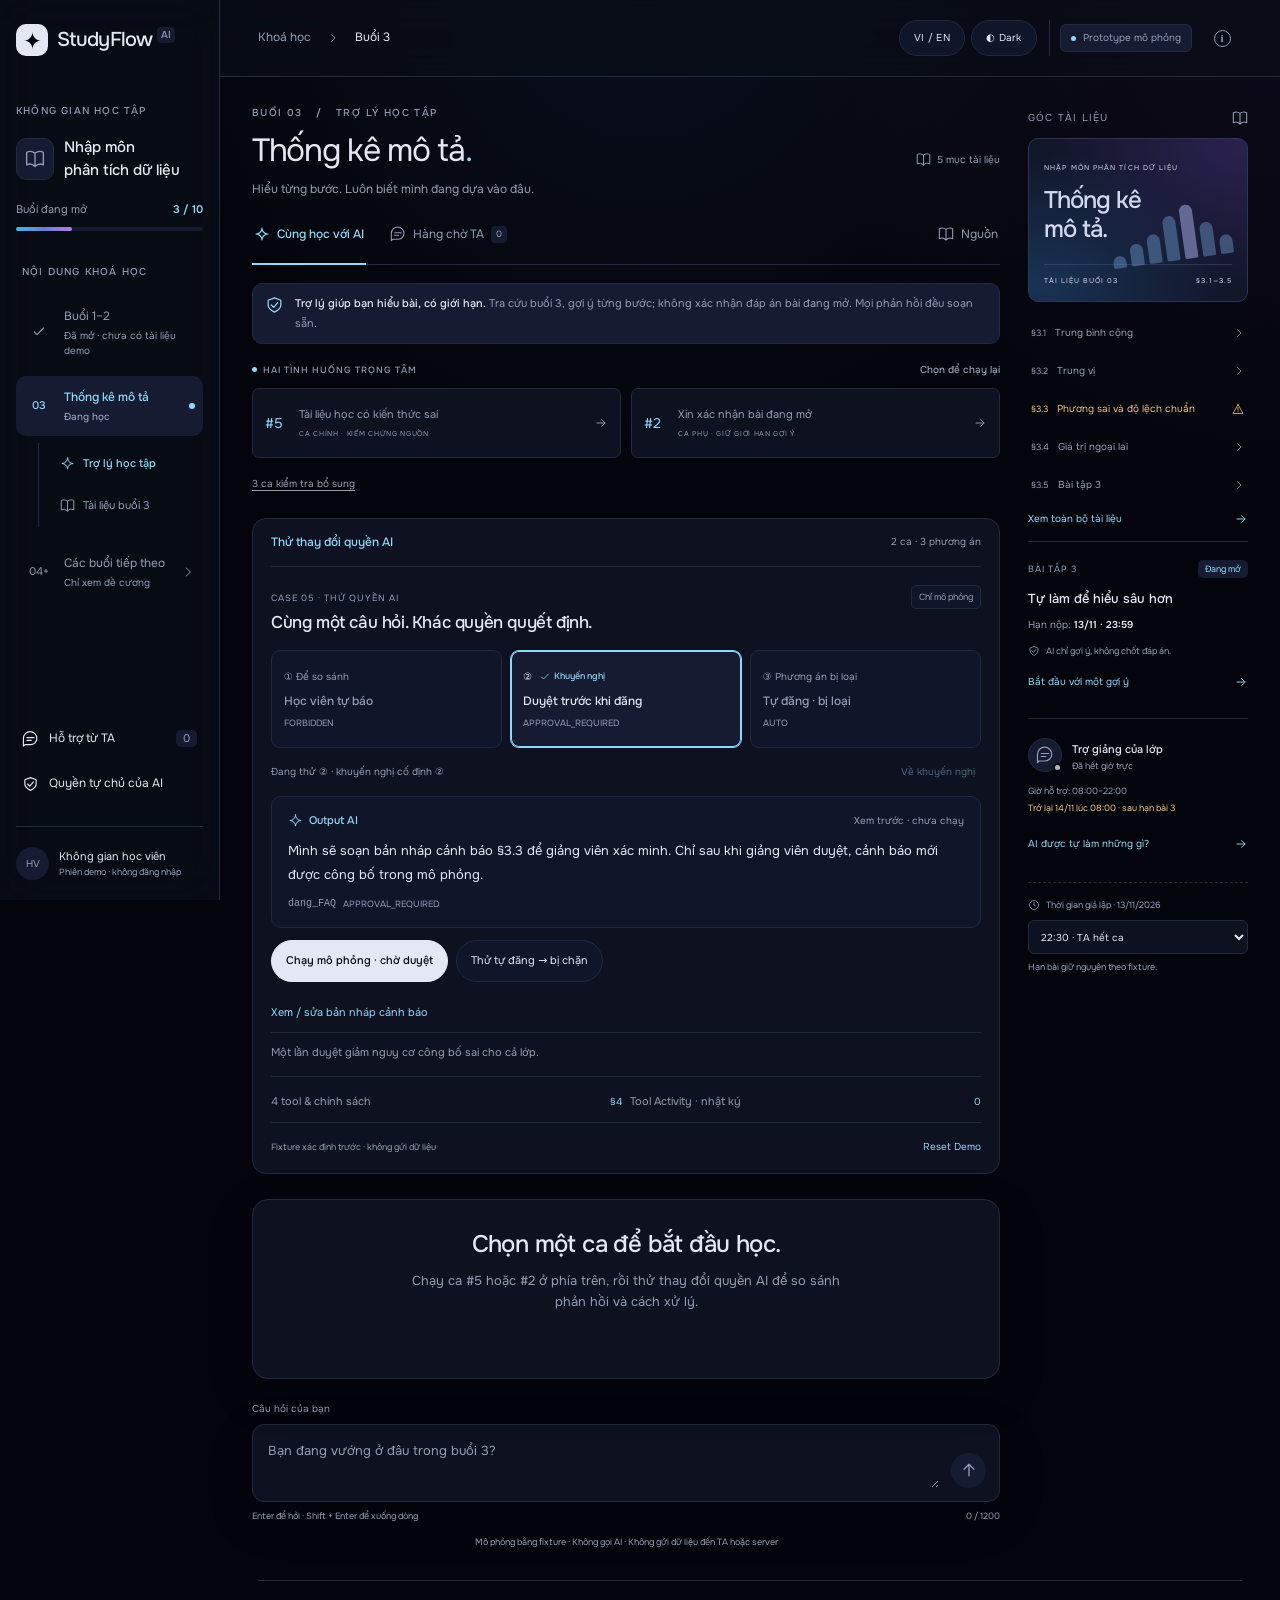
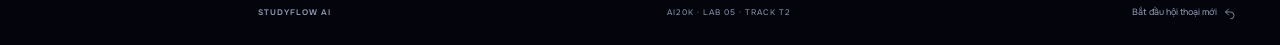
==== commit 39ccdc95: "feat: compare autonomy outputs and prepare server-free Luna demo" ====
--- a/prototype/index.html
+++ b/prototype/index.html
@@ -52,20 +52,20 @@
           <section id="study-view" aria-label="Trợ lý học tập">
             <div class="capability-note"><svg><use href="#i-shield"/></svg><p><strong>Trợ lý giúp bạn hiểu bài, có giới hạn.</strong> Tra cứu buổi 3, gợi ý từng bước; không xác nhận đáp án bài đang mở. Mọi phản hồi đều soạn sẵn.</p></div>
             <div class="demo-switcher"><div class="demo-label"><span class="tiny-dot"></span>HAI TÌNH HUỐNG TRỌNG TÂM<span>Chọn để chạy lại</span></div><div class="scenario-list" id="scenario-list"></div><details class="extra-scenarios"><summary>3 ca kiểm tra bổ sung</summary><div id="extra-scenarios"></div></details></div>
-            <details class="autonomy-panel" id="autonomy-panel"><summary>Autonomy / Tool Activity <span>4 tools · mock</span></summary><div id="autonomy-content"></div></details>
+            <details class="autonomy-panel" id="autonomy-panel" open><summary>Thử thay đổi quyền AI <span>2 ca · 3 phương án</span></summary><div id="autonomy-content"></div></details>
             <div class="conversation" id="conversation" role="log" aria-label="Hội thoại học tập" aria-live="polite"></div>
             <div class="composer-area"><div class="edit-banner" id="edit-banner" hidden><svg><use href="#i-edit"/></svg>Đang sửa câu hỏi · câu trả lời tiếp theo sẽ theo ý mới<button data-action="cancel-edit">Huỷ sửa</button></div><form id="question-form"><label for="question">Câu hỏi của bạn</label><div class="composer"><textarea id="question" name="question" rows="2" maxlength="1200" placeholder="Bạn đang vướng ở đâu trong buổi 3?" aria-describedby="composer-hint form-error"></textarea><button type="submit" id="send-button" class="send-button" aria-label="Gửi câu hỏi mô phỏng" disabled><svg><use href="#i-send"/></svg></button></div><div class="composer-footer"><span id="composer-hint">Enter để hỏi · Shift + Enter để xuống dòng</span><span id="char-count">0 / 1200</span></div><p class="form-error" id="form-error" role="alert" hidden></p></form><p class="simulation-disclaimer">Mô phỏng bằng fixture · Không gọi AI · Không gửi dữ liệu đến TA hoặc server</p></div>
           </section>
           <section id="queue-view" hidden aria-labelledby="queue-heading"><div class="queue-heading"><div><p class="eyebrow">HUMAN IN THE LOOP</p><h2 id="queue-heading">Hàng chờ TA</h2></div><span class="mock-badge">Chỉ trong trình duyệt</span></div><div class="queue-notice"><svg><use href="#i-clock"/></svg><div><strong id="queue-ta-label"></strong><p id="queue-ta-detail"></p></div></div><div id="queue-list"></div></section>
           <details class="annotation-legend" id="annotation-legend" hidden>
-            <summary>Chú thích của A · scenario #5 · HAX / PAIR</summary>
+            <summary>Chú thích ca #2 / #5 · HAX / PAIR</summary>
             <div>
-              <p><b>① · HAX G2</b> Phản ví dụ toán học kiểm chứng được; chỉ nguyên nhân tài liệu viết sai là chưa rõ.</p>
-              <p><b>② · HAX G11 / Explainability</b> Nguyên văn §3.3, phản ví dụ 0,25 → 0,5 và nguồn mở được để tự kiểm tra.</p>
-              <p><b>③ · Rubric domain #6</b> Chỉ rõ câu cần xem lại và lý do; không mặc định tài liệu đúng.</p>
+              <p><b>① · HAX G2</b> Ca #5: phản ví dụ toán học kiểm chứng được; chỉ nguyên nhân lỗi biên soạn chưa rõ. Ca #2: hỏi bước đang vướng thay vì đoán người học đã tự tính.</p>
+              <p><b>② · HAX G11 / Explainability</b> Ca #5: nguyên văn §3.3 và 0,25 → 0,5. Ca #2: nguồn và trạng thái bài đang mở. Citation mở được để tự kiểm tra.</p>
+              <p><b>③ · Rubric domain #3 / #6</b> Ca #5 chỉ rõ câu sai và lý do. Ca #2 chặn xác nhận đáp số trước khi hiển thị, kể cả được phê duyệt.</p>
               <p><b>⑤ · PAIR Errors + Graceful Failure</b> Đường nhờ TA có tóm tắt soạn sẵn, không bắt kể lại, không tuyên bố gửi thật.</p>
-              <p><b>④ · Xác nhận trước thao tác</b> Chỉ hiện tại modal duyệt yêu cầu TA. Chưa xác nhận thì chưa có hàng chờ.</p>
-              <p class="annotation-history">Vì sao mức ① của bản thử trước không có ④? Mức đó chỉ gợi ý học viên tự báo, không có bước AI đăng, chờ duyệt hoặc gỡ FAQ để đánh dấu. Bản này bỏ toggle tự đăng FAQ; ④ đánh dấu bước học viên xác nhận hàng chờ TA mô phỏng theo chính sách provisional, không phải phê duyệt FAQ.</p>
+              <p><b>④ · Xác nhận trước thao tác</b> Hiện ở thẻ phê duyệt FAQ/gợi ý và modal xác nhận TA. Trạng thái chờ, từ chối, huỷ và kết quả đều là mô phỏng.</p>
+              <p class="annotation-history">Vì sao phương án ① không có ④ ở phần FAQ? Học viên tự báo, AI không gọi dang_FAQ nên không có bước duyệt hoặc gỡ. Nếu chọn chuyển TA riêng, ④ vẫn hiện ở modal cần học viên xác nhận. Số chú thích không phải số mức tự chủ. Phương án ③ tự đăng chỉ là giả định bị loại; ca #2 luôn chặn giải hộ.</p>
               <p><b>⑥ · G9 / Recovery</b> Sửa ý, báo sai cục bộ và rút lượt; phản hồi sau thay đổi theo câu hỏi đã sửa.</p>
               <p><b>⑦ · G10 / Graceful Failure</b> Ca thiếu nguồn nêu dữ liệu hiện có, hỏi lại thay vì đoán.</p>
             </div>
--- a/prototype/themes.css
+++ b/prototype/themes.css
@@ -11,8 +11,37 @@
 .workspace-footer{color:var(--muted)}.queue-empty,.request-card,.loading-card,.annotation-legend{background:var(--panel);border-color:var(--line);color:var(--ink)}.queue-empty>svg,.annotation-legend summary{color:var(--accent)}.loading-line{background:var(--sage)}.annotation-history{background:var(--sage);color:var(--muted)}.toast{background:var(--ink);color:var(--canvas);border:1px solid var(--line)}dialog{background:var(--panel);color:var(--ink);border-color:var(--line);box-shadow:0 25px 120px #0008}dialog::backdrop{background:#02040aac;backdrop-filter:blur(8px)}.source-section p{color:var(--ink)}#ta-question{border-color:var(--line);background:var(--panel-soft)}.policy-table td,.policy-table th{border-color:var(--line)}.source-origin{color:var(--muted)}.correction-note{background:var(--amber-bg);color:var(--amber)}.consent-label input{accent-color:#5983d3}.form-error{color:#e59a99}.marker{background:#ae522d;color:white;border-color:var(--panel)}.skip-link{background:var(--ink);color:var(--canvas)}
 :is(button,a,summary,textarea,input,select):focus-visible{outline-color:var(--accent)}::selection{background:#5b76bf66;color:var(--ink)}
 .scenario-button[aria-pressed=true] .scenario-num{color:var(--accent)}.problem-quote>.marker{font-size:19px;letter-spacing:0}.problem-quote q{quotes:'“' '”'}.form-error{color:var(--error)}
-.autonomy-panel{border:1px solid var(--line);background:var(--panel);border-radius:10px;margin:0 0 23px;padding:12px 14px}.autonomy-panel>summary{cursor:pointer;display:flex;align-items:center;gap:12px;font-size:11px;font-weight:500;color:var(--accent);min-height:30px}.autonomy-panel>summary>span{font-weight:400;color:var(--muted);font-size:9px;margin-left:auto}.autonomy-intro,.autonomy-boundary,.autonomy-cost{font-size:11px;color:var(--muted);line-height:1.8;margin:12px 0}.autonomy-options{display:flex;gap:6px;margin:13px 0;flex-wrap:wrap}.autonomy-options button{flex:1;min-width:140px;border:1px solid var(--line);background:var(--panel-soft);color:var(--muted);border-radius:7px;padding:9px 11px;font-size:10px;min-height:42px;text-align:left}.autonomy-options button[aria-pressed=true]{border-color:var(--accent);color:var(--ink);background:var(--sage)}.autonomy-tools>div{display:grid;grid-template-columns:1.1fr 1fr;gap:5px 10px;padding:9px 0;border-bottom:1px solid var(--line);font-size:10px}.autonomy-tools code{overflow-wrap:anywhere;color:var(--ink);font-size:10px}.policy-mode{text-align:right;font-size:9px;color:var(--accent)}.autonomy-tools small{grid-column:1/-1;color:var(--muted);font-size:9px}.autonomy-label{display:block;font-size:11px;color:var(--ink);margin:15px 0 8px}.autonomy-panel textarea{background:var(--panel-soft);border:1px solid var(--line);border-radius:7px;padding:11px;min-height:110px;font-size:12px}.autonomy-buttons{display:flex;gap:8px;flex-wrap:wrap;margin:12px 0}.autonomy-buttons button{font-size:10px;padding:8px 13px;min-height:40px}.autonomy-cost{padding:12px;background:var(--sage);border-radius:7px}.approval-card{border:1px solid var(--line);padding:14px;border-radius:8px;margin-top:15px;font-size:11px;color:var(--muted);line-height:1.8}.approval-title{display:flex;justify-content:space-between;gap:10px;flex-wrap:wrap;margin-bottom:10px;color:var(--accent);font-size:10px}.review-copy{background:var(--panel-soft);border:1px solid var(--line);border-radius:5px;padding:10px;white-space:pre-wrap;overflow-wrap:anywhere;color:var(--ink);margin:10px 0}.tool-trace{margin-top:18px;font-size:10px;color:var(--muted)}.tool-trace>summary{cursor:pointer;min-height:36px;color:var(--accent)}.trace-item{display:flex;gap:6px 12px;flex-wrap:wrap;border-top:1px solid var(--line);padding:10px 0;font-size:10px}.trace-item>p,.trace-item>small{flex-basis:100%;overflow-wrap:anywhere}.trace-item>code{color:var(--ink)}.trace-state{margin-left:auto;color:var(--accent);overflow-wrap:anywhere}.trace-state.denied,.trace-state.rejected{color:var(--amber)}.trace-item small{font-size:9px;color:var(--muted)}.autonomy-reset{margin-top:14px;font-size:10px}.approval-card .secondary-button{font-size:10px}.autonomy-panel code{overflow-wrap:anywhere}
-@media(max-width:760px){.autonomy-panel{padding:12px}.autonomy-options{flex-direction:column}.autonomy-options button{font-size:12px;min-height:44px}.autonomy-tools code{font-size:10px}.autonomy-panel textarea{font-size:16px}.autonomy-buttons button{min-height:44px;font-size:11px}.autonomy-intro,.autonomy-boundary,.autonomy-cost,.approval-card{font-size:12px}.trace-state{margin-left:0;flex-basis:100%}.trace-item{font-size:11px}.autonomy-tools>div{grid-template-columns:1fr}.policy-mode{text-align:left}.autonomy-tools small{grid-column:auto}}
+/* Comparison workspace: choices and output first; diagnostics stay optional. */
+.autonomy-panel{border:1px solid var(--line);background:var(--panel);border-radius:14px;margin:0 0 22px;padding:0 18px;min-width:0}
+.autonomy-panel>summary{cursor:pointer;display:flex;align-items:center;gap:12px;font-size:12px;font-weight:500;color:var(--accent);min-height:48px}
+.autonomy-panel>summary>span{margin-left:auto;font-size:10px;font-weight:400;color:var(--muted)}
+.autonomy-panel[open]>summary{border-bottom:1px solid var(--line)}
+.comparison-heading{display:flex;gap:12px;align-items:flex-start;justify-content:space-between;padding:18px 0 14px}
+.comparison-eyebrow{font-size:9px;letter-spacing:1px;color:var(--muted)}.comparison-heading h2{font-size:17px;font-weight:500;letter-spacing:-.4px;line-height:1.5;margin-top:3px}
+.comparison-mock{white-space:nowrap;font-size:9px;color:var(--muted);padding:4px 7px;background:var(--panel-soft);border:1px solid var(--line);border-radius:5px}
+.autonomy-options{display:grid;grid-template-columns:repeat(3,minmax(0,1fr));gap:8px;margin:0}
+.autonomy-options button{position:relative;min-width:0;min-height:98px;text-align:left;padding:11px 12px;border:1px solid var(--line);border-radius:9px;background:var(--panel-soft);color:var(--muted);transition:background .16s,border-color .16s,transform .16s}
+.autonomy-options button:hover{border-color:var(--muted);transform:translateY(-2px)}.autonomy-options button:active{transform:translateY(0)}
+.autonomy-options button[aria-pressed=true]{border-color:var(--accent);background:var(--sage);box-shadow:inset 0 0 0 1px var(--accent);color:var(--ink)}
+.option-caption{display:flex;align-items:center;gap:7px;font-size:10px;min-height:18px;margin-bottom:6px}.recommended-label{display:inline-flex;align-items:center;gap:3px;font-size:9px;color:var(--accent);font-weight:500}.recommended-label svg{width:12px;height:12px;flex-shrink:0}
+.autonomy-options strong{display:block;font-size:12px;font-weight:500;line-height:1.5}.autonomy-options small{display:block;font-size:9px;margin-top:6px;overflow-wrap:anywhere;color:var(--muted)}
+.comparison-selection{display:flex;justify-content:space-between;align-items:center;gap:8px;padding:8px 0;font-size:10px;color:var(--muted)}.comparison-selection button{min-height:32px;font-size:10px;color:var(--accent);text-decoration:underline;text-underline-offset:3px}.comparison-selection button:disabled{opacity:.45;text-decoration:none}
+.comparison-output{border:1px solid var(--line);background:var(--panel-soft);border-radius:10px;padding:15px 16px}
+.output-heading{display:flex;justify-content:space-between;align-items:center;gap:10px;font-size:11px;color:var(--accent)}.output-heading>span:first-child{display:flex;align-items:center;gap:6px;font-weight:500}.output-heading svg{width:15px;height:15px}.output-status{font-size:10px;color:var(--muted);text-align:right}
+.comparison-output>p{font-size:13px;line-height:1.8;margin:10px 0;color:var(--ink)}.output-boundary{display:flex;gap:7px;flex-wrap:wrap;align-items:center;font-size:9px;color:var(--muted)}.output-boundary code{font-size:10px}.output-boundary>b{font-size:9px;font-weight:500;color:var(--amber)}.comparison-output.rejected-option{border-left:3px solid var(--amber)}
+.autonomy-buttons{display:flex;gap:8px;flex-wrap:wrap;margin:12px 0}.autonomy-buttons button{font-size:11px;min-height:42px;padding:9px 14px}.autonomy-buttons .secondary-button{border-radius:24px}
+.draft-editor{border-bottom:1px solid var(--line);margin:0 0 10px;font-size:11px;color:var(--muted)}.draft-editor>summary{cursor:pointer;min-height:38px;display:flex;align-items:center;position:relative;color:var(--accent)}.autonomy-label{display:block;color:var(--muted);font-size:11px;margin:7px 0}
+.autonomy-panel textarea{font-size:13px;line-height:1.7;min-height:105px;padding:10px 12px;background:var(--panel-soft);border:1px solid var(--line);border-radius:8px;margin-bottom:10px}
+.approval-card{border:1px solid var(--line);border-radius:9px;padding:14px 16px;margin:12px 0;font-size:11px;line-height:1.7;color:var(--muted)}.approval-title{display:flex;gap:10px;justify-content:space-between;flex-wrap:wrap;margin-bottom:8px;color:var(--ink)}.approval-title strong{font-size:12px;font-weight:500}.approval-title code{font-size:10px;overflow-wrap:anywhere;color:var(--accent)}
+.approval-title,.draft-editor>summary{position:relative;padding-right:28px}.autonomy-panel .marker{right:0;top:0}.review-copy{font-size:12px;white-space:pre-wrap;overflow-wrap:anywhere;background:var(--panel-soft);border-left:2px solid var(--accent);padding:10px 12px;margin:10px 0;color:var(--ink)}
+.comparison-cost{font-size:11px;line-height:1.7;color:var(--muted);margin:10px 0 14px}.blocked-action{display:flex;gap:7px;align-items:center;font-size:11px;line-height:1.7;color:var(--amber);margin:12px 0}.blocked-action svg{width:16px;height:16px;flex-shrink:0}
+.comparison-inspect{display:grid;grid-template-columns:1fr 1fr;gap:8px;border-top:1px solid var(--line);padding-top:5px}.comparison-inspect>details{min-width:0}.comparison-inspect>details[open]{grid-column:1/-1}.comparison-inspect summary{cursor:pointer;min-height:40px;display:flex;align-items:center;gap:8px;font-size:11px;color:var(--muted)}.comparison-inspect summary>span{margin-left:auto;font-size:10px;color:var(--accent)}
+.autonomy-intro,.autonomy-boundary{font-size:11px;color:var(--muted);line-height:1.75;margin:8px 0 12px}.autonomy-tools>div{display:grid;grid-template-columns:minmax(0,1fr) auto;gap:4px 10px;border-top:1px solid var(--line);padding:9px 0}.autonomy-tools code{font-size:11px;color:var(--ink);overflow-wrap:anywhere}.policy-mode{font-size:10px;color:var(--accent);overflow-wrap:anywhere}.autonomy-tools small{grid-column:1/-1;font-size:10px;color:var(--muted)}
+.tool-trace{margin:0;color:var(--muted)}.trace-item{display:flex;flex-wrap:wrap;gap:5px 12px;border-top:1px solid var(--line);padding:10px 0;font-size:10px}.trace-item>code{color:var(--ink)}.trace-state{margin-left:auto;color:var(--accent)}.trace-state.denied,.trace-state.rejected{color:var(--amber)}.trace-item>p,.trace-item>small{flex-basis:100%;overflow-wrap:anywhere}.trace-item small{font-size:9px}.autonomy-panel code{overflow-wrap:anywhere}
+.comparison-footer{display:flex;align-items:center;justify-content:space-between;gap:10px;border-top:1px solid var(--line);padding:8px 0 10px;color:var(--muted);font-size:9px}.comparison-footer .autonomy-reset{font-size:10px;min-height:32px;margin:0}
+@media(min-width:1200px){.app-shell{grid-template-columns:220px minmax(0,1fr)}.sidebar{padding:24px 16px 0}.content-grid{grid-template-columns:minmax(0,1fr) 220px;gap:28px;padding:28px 32px 0}.resource-cover{height:164px;padding:15px}.cover-title{font-size:24px;margin-top:10px}.cover-chart{height:54px;opacity:.5}.cover-bottom{left:15px;right:15px}.context-title{margin-bottom:12px}}
+.page-heading{margin-bottom:18px}.session-tabs{margin-bottom:18px}.capability-note{padding:10px 12px}.demo-switcher{margin:18px 0}.welcome{min-height:180px;padding:28px 24px}.welcome h2{font-size:24px;line-height:1.4}.welcome p{max-width:440px;font-size:13px;margin:10px auto 0}.conversation{min-height:0}
+@media(max-width:760px){.autonomy-panel{padding:0 12px;border-radius:12px}.comparison-heading{padding:14px 0 12px}.comparison-heading h2{font-size:16px}.comparison-mock{display:none}.autonomy-options{gap:6px}.autonomy-options button{padding:9px 8px;min-height:118px}.option-caption{font-size:10px;gap:3px;flex-wrap:wrap;min-height:30px;align-content:start;margin-bottom:4px}.recommended-label{font-size:9px}.recommended-label svg{width:10px;height:10px}.autonomy-options strong{font-size:11px}.autonomy-options small{font-size:8px;line-height:1.6}.comparison-output{padding:12px}.comparison-output>p{font-size:14px;line-height:1.75}.output-heading{align-items:flex-start}.output-status{max-width:50%;font-size:10px}.comparison-selection{font-size:9px;gap:4px}.comparison-selection button{font-size:9px}.autonomy-buttons button{min-height:44px;font-size:11px}.autonomy-panel textarea{font-size:16px}.comparison-inspect{grid-template-columns:1fr}.autonomy-tools>div{grid-template-columns:minmax(0,1fr)}.autonomy-tools small{grid-column:auto}.approval-card{padding:12px}.approval-title{font-size:11px}.trace-state{margin-left:0;flex-basis:100%}.comparison-footer{font-size:8px}.comparison-footer>span{max-width:70%}.review-copy{font-size:13px}.autonomy-panel>summary{font-size:11px}.autonomy-panel>summary>span{font-size:9px}.comparison-cost,.blocked-action{font-size:12px}}
 @media(min-width:1600px){.content-grid{max-width:1600px}.brand-mark{width:34px;height:34px}}
 @media(max-width:760px){.topbar-right{gap:4px}.preferences{padding-right:5px;gap:5px}.preference-button{font-size:9px;min-width:52px;min-height:36px;padding:6px 8px}.topbar .mock-badge{display:none}.topbar{gap:4px}.breadcrumbs{gap:4px}.primary-scenario{font-size:11px}.sidebar{background:var(--paper)!important}.welcome{box-shadow:none}.primary-scenario small{letter-spacing:.1px}.message-actions .action-primary{padding-inline:14px}.topbar-right .icon-button{width:30px}}
 @media(max-width:360px){.preference-button{min-width:49px;font-size:8px}.topbar-right{gap:3px}.breadcrumbs>span:last-child{font-size:10px}}
